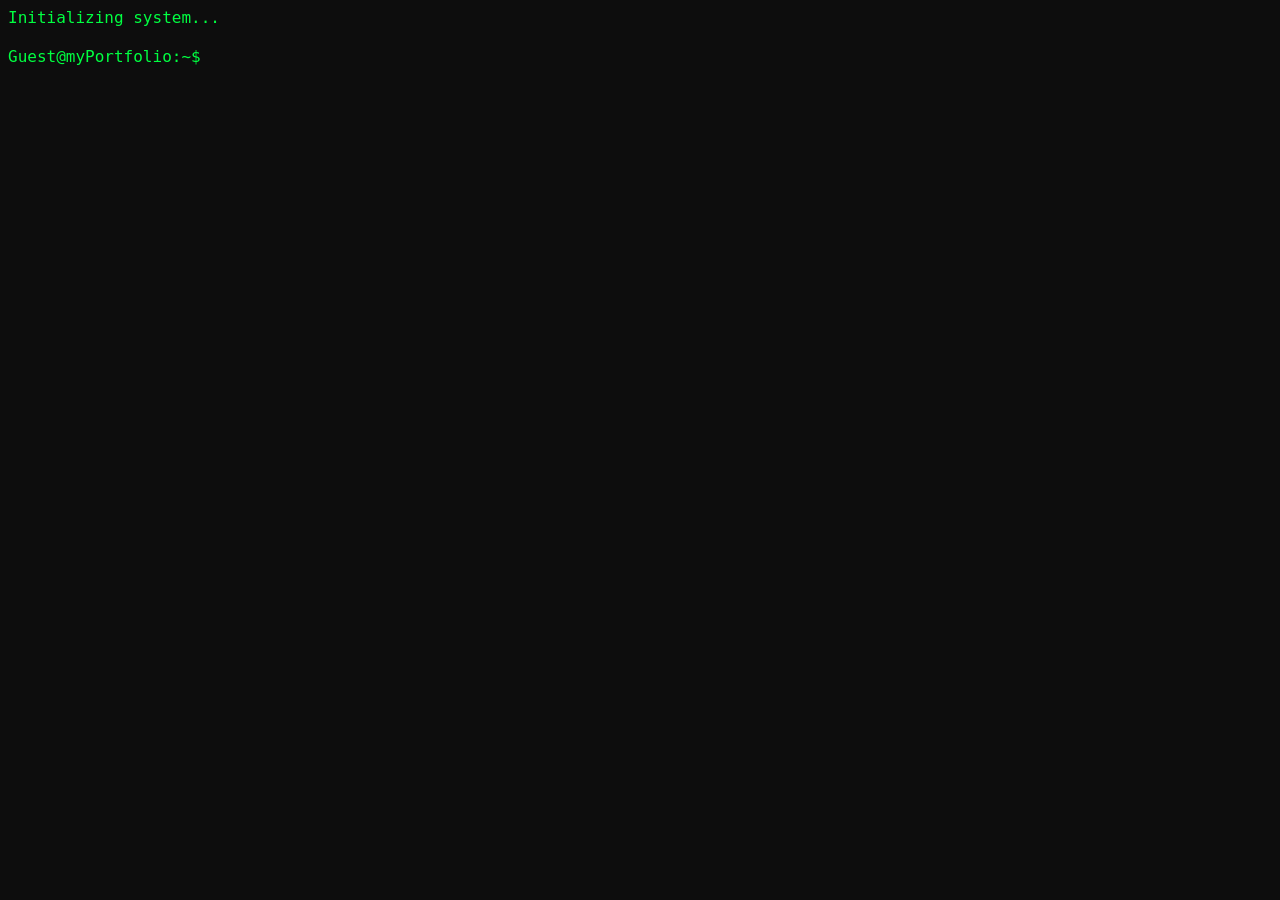
==== index.html @ af83de39 "testing deployment again" ====
<!DOCTYPE html>
<html lang="en">
    <head>
        <meta charset="UTF-8">
        <meta name="viewport" content="width=device-width, initial-scale=1.0">
        <link rel="stylesheet" href="portfolio.css">
        <title>Portfolio</title>
    </head>
    <body>
        <div id="terminal">
            <div id="output"></div>
            <div id="input">
                <span id="prompt">Guest@myPortfolio:~$</span>
                <input type="text" id="command" autofocus>
            </div>
        </div>
        <script src="portfolio.js"></script>
    </body>
</html>
---- portfolio.css ----
* {
    font-family: "Datatype", monospace;
    background-color: #0d0d0d;
    color: #00ff41;
    margin-bottom: 20px;
}

input {
    outline: none;
    border: none;
    background: transparent;
}

#output p {
    white-space: pre;
    margin: 0;
}
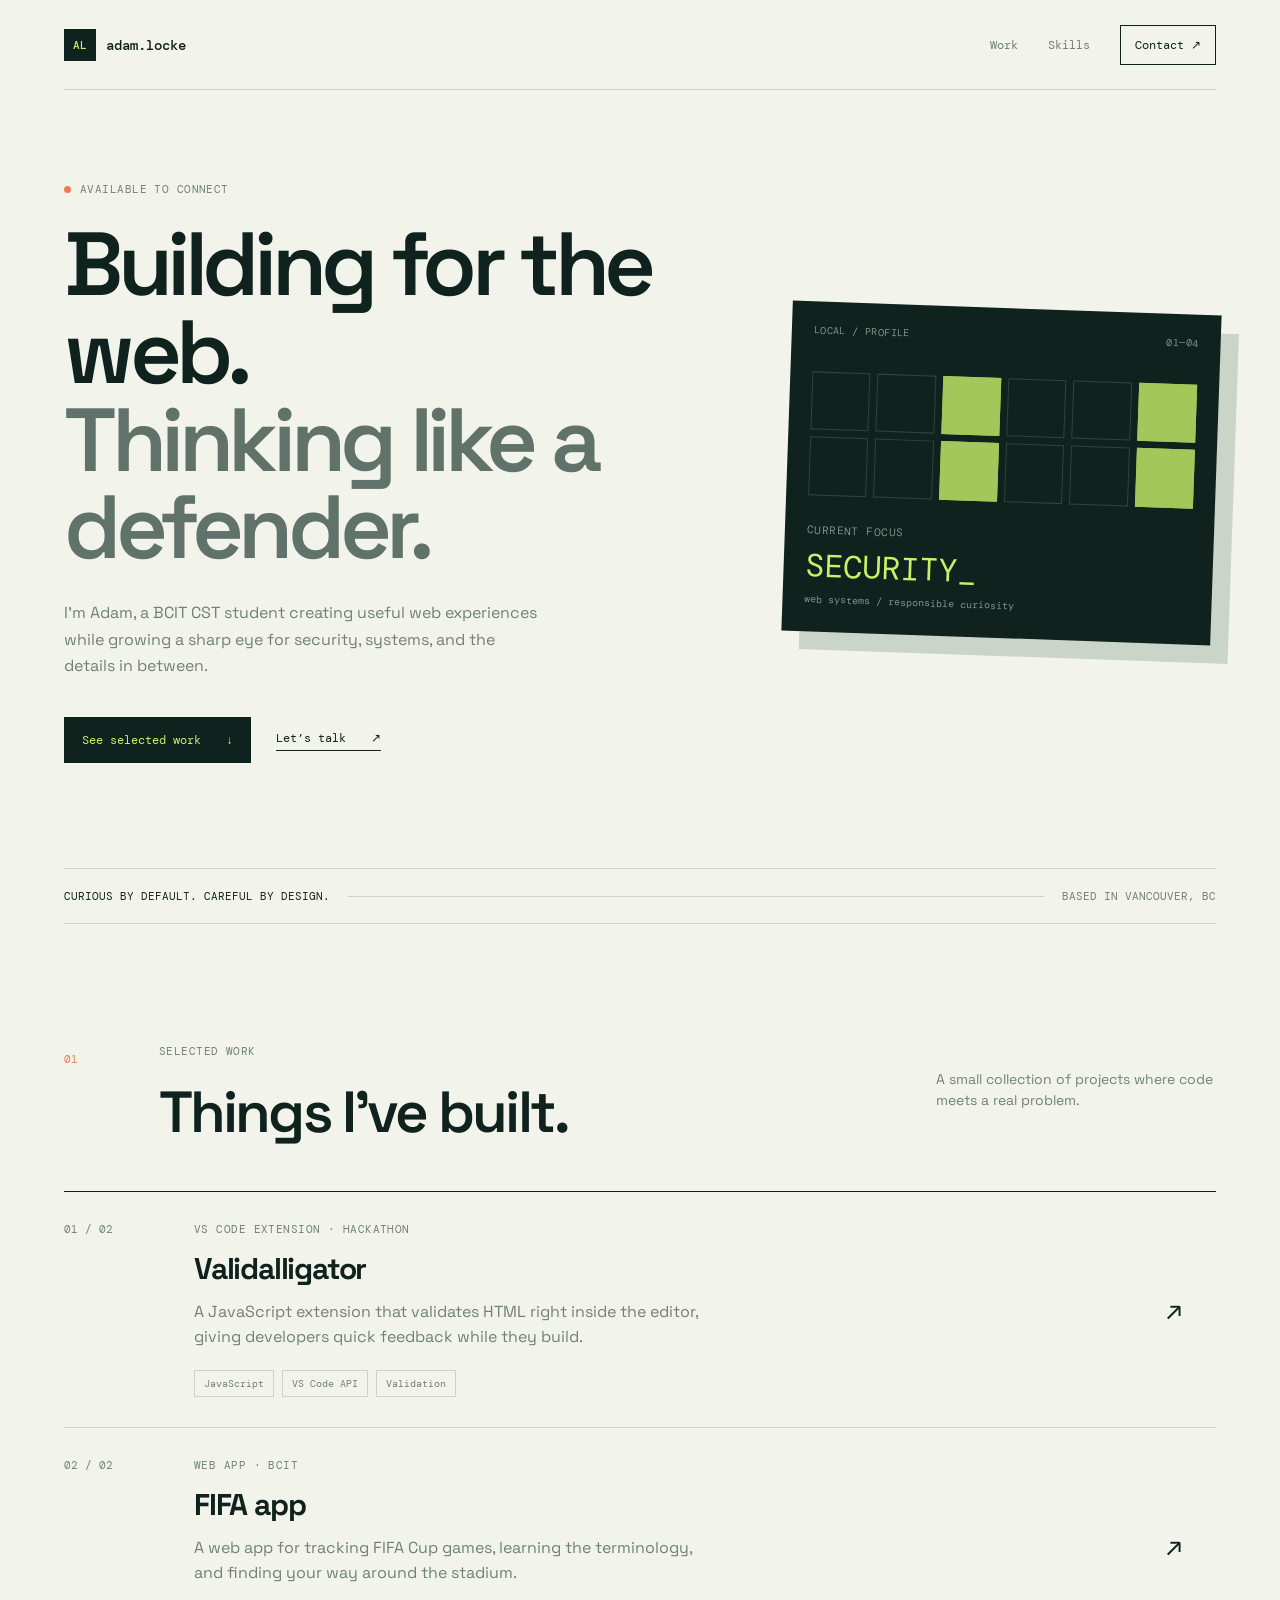
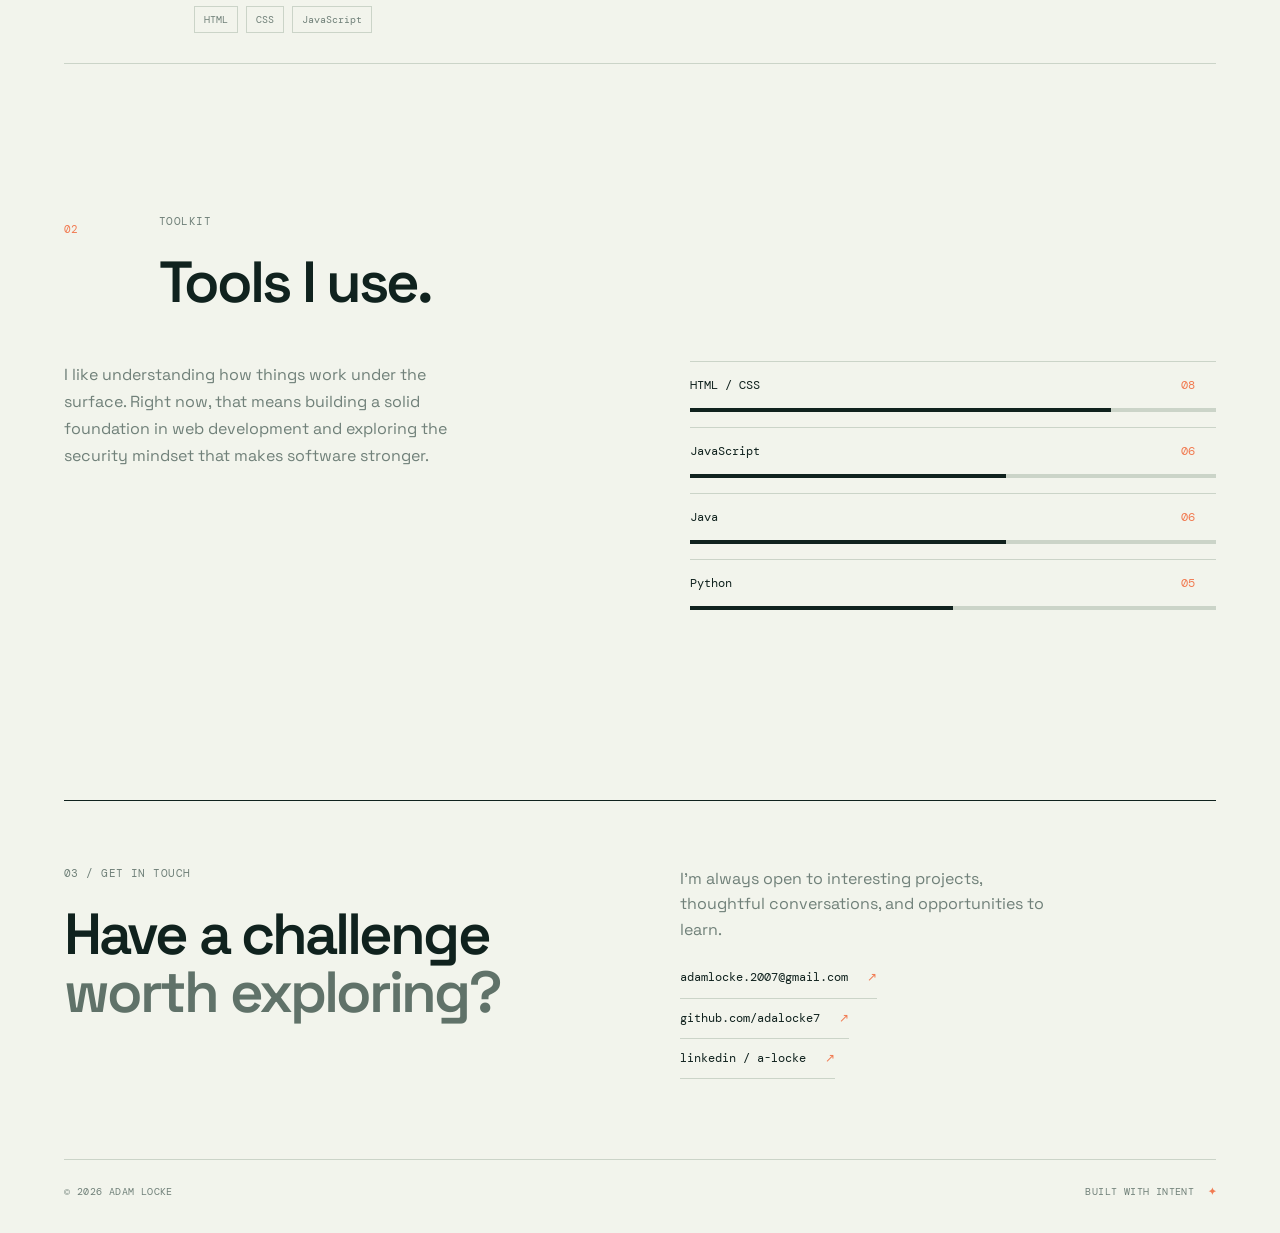
==== commit 3f507a65: "Complete redesign and overhaul of portfolio page" ====
--- a/index.html
+++ b/index.html
@@ -1,19 +1,119 @@
 <!DOCTYPE html>
 <html lang="en">
-    <head>
-        <meta charset="UTF-8">
-        <meta name="viewport" content="width=device-width, initial-scale=1.0">
-        <link rel="stylesheet" href="portfolio.css">
-        <title>Portfolio</title>
-    </head>
-    <body>
-        <div id="terminal">
-            <div id="output"></div>
-            <div id="input">
-                <span id="prompt">Guest@myPortfolio:~$</span>
-                <input type="text" id="command" autofocus>
-            </div>
-        </div>
-        <script src="portfolio.js"></script>
-    </body>
+
+<head>
+    <meta charset="UTF-8">
+    <meta name="viewport" content="width=device-width, initial-scale=1.0">
+    <link rel="stylesheet" href="portfolio.css">
+    <meta name="description" content="Adam Locke's portfolio: web development with a cybersecurity focus.">
+    <title>Adam Locke | Developer Portfolio</title>
+</head>
+
+<body>
+    <div class="page-shell">
+        <header class="site-header">
+            <a class="brand" href="#top" aria-label="Adam Locke home"><span
+                    class="brand-mark">AL</span><span>adam.locke</span></a>
+            <nav aria-label="Main navigation"><a href="#work">Work</a><a href="#skills">Skills</a><a class="nav-contact"
+                    href="#contact">Contact <span aria-hidden="true">↗</span></a></nav>
+        </header>
+        <main id="top">
+            <section class="hero reveal">
+                <div class="hero-copy">
+                    <p class="eyebrow"><span class="status-dot"></span> Available to connect</p>
+                    <h1>Building for the web.<br><em>Thinking like a defender.</em></h1>
+                    <p class="hero-intro">I’m Adam, a BCIT CST student creating useful web experiences while growing a
+                        sharp eye for security, systems, and the details in between.</p>
+                    <div class="hero-actions"><a class="button button-primary" href="#work">See selected work
+                            <span>↓</span></a><a class="text-link" href="#contact">Let’s talk <span>↗</span></a></div>
+                </div>
+                <div class="signal-panel" aria-label="System status decoration">
+                    <div class="panel-top"><span>LOCAL / PROFILE</span><span>01—04</span></div>
+                    <div class="signal-grid">
+                        <span></span><span></span><span></span><span></span><span></span><span></span><span></span><span></span><span></span><span></span><span></span><span></span>
+                    </div>
+                    <div class="panel-readout"><span class="readout-label">CURRENT FOCUS</span><strong>SECURITY<span
+                                class="cursor">_</span></strong><span class="readout-line">web systems / responsible
+                            curiosity</span></div>
+                </div>
+            </section>
+            <section class="intro-strip reveal">
+                <p>Curious by default. Careful by design.</p><span class="strip-line"></span>
+                <p class="muted">Based in Vancouver, BC</p>
+            </section>
+            <section class="content-section" id="work">
+                <div class="section-heading reveal">
+                    <p class="section-number">01</p>
+                    <div>
+                        <p class="eyebrow">Selected work</p>
+                        <h2>Things I’ve built.</h2>
+                    </div>
+                    <p class="heading-note">A small collection of projects where code meets a real problem.</p>
+                </div>
+                <div class="project-list">
+                    <article class="project-card reveal">
+                        <div class="project-index">01 / 02</div>
+                        <div class="project-body">
+                            <p class="project-type">VS Code extension · Hackathon</p>
+                            <h3>Validalligator</h3>
+                            <p>A JavaScript extension that validates HTML right inside the editor, giving developers
+                                quick feedback while they build.</p>
+                            <div class="tag-row"><span>JavaScript</span><span>VS Code API</span><span>Validation</span>
+                            </div>
+                        </div><a class="project-link" href="https://github.com/LordMangoz/hack_the_break"
+                            target="_blank" rel="noopener noreferrer" aria-label="View Validalligator on GitHub">↗</a>
+                    </article>
+                    <article class="project-card reveal">
+                        <div class="project-index">02 / 02</div>
+                        <div class="project-body">
+                            <p class="project-type">Web app · BCIT</p>
+                            <h3>FIFA app</h3>
+                            <p>A web app for tracking FIFA Cup games, learning the terminology, and finding your way
+                                around the stadium.</p>
+                            <div class="tag-row"><span>HTML</span><span>CSS</span><span>JavaScript</span></div>
+                        </div><a class="project-link" href="https://github.com/adalocke7/1800-202601-BBY-02"
+                            target="_blank" rel="noopener noreferrer" aria-label="View FIFA app on GitHub">↗</a>
+                    </article>
+                </div>
+            </section>
+            <section class="content-section skills-section" id="skills">
+                <div class="section-heading reveal">
+                    <p class="section-number">02</p>
+                    <div>
+                        <p class="eyebrow">Toolkit</p>
+                        <h2>Tools I use.</h2>
+                    </div>
+                </div>
+                <div class="skills-layout">
+                    <p class="skills-note reveal">I like understanding how things work under the surface. Right now,
+                        that means building a solid foundation in web development and exploring the security mindset
+                        that makes software stronger.</p>
+                    <div class="skill-grid reveal">
+                        <div><span>HTML / CSS</span><b>08</b><i><u style="width: 80%"></u></i></div>
+                        <div><span>JavaScript</span><b>06</b><i><u style="width: 60%"></u></i></div>
+                        <div><span>Java</span><b>06</b><i><u style="width: 60%"></u></i></div>
+                        <div><span>Python</span><b>05</b><i><u style="width: 50%"></u></i></div>
+                    </div>
+                </div>
+            </section>
+            <section class="contact-section reveal" id="contact">
+                <div>
+                    <p class="eyebrow">03 / Get in touch</p>
+                    <h2>Have a challenge<br><em>worth exploring?</em></h2>
+                </div>
+                <div class="contact-details">
+                    <p>I’m always open to interesting projects, thoughtful conversations, and opportunities to learn.
+                    </p><a href="mailto:adamlocke.2007@gmail.com">adamlocke.2007@gmail.com <span>↗</span></a><a
+                        href="https://github.com/adalocke7" target="_blank"
+                        rel="noopener noreferrer">github.com/adalocke7 <span>↗</span></a><a
+                        href="https://www.linkedin.com/in/a-locke/" target="_blank" rel="noopener noreferrer">linkedin /
+                        a-locke <span>↗</span></a>
+                </div>
+            </section>
+        </main>
+        <footer><span>© 2026 Adam Locke</span><span>Built with intent <b>✦</b></span></footer>
+    </div>
+    <script src="portfolio.js"></script>
+</body>
+
 </html>
--- a/portfolio.css
+++ b/portfolio.css
@@ -1,8 +1,560 @@
+@import url('https://fonts.googleapis.com/css2?family=DM+Mono:wght@400;500&family=Space+Grotesk:wght@400;500;600;700&display=swap');
+
+:root {
+    --ink: #10221e;
+    --paper: #f2f4ec;
+    --lime: #c8f169;
+    --muted: #708079;
+    --line: #cbd4c8;
+    --orange: #f17b52;
+}
+
 * {
-    font-family: "Datatype", monospace;
-    background-color: #0d0d0d;
-    color: #00ff41;
-    margin-bottom: 20px;
+    box-sizing: border-box;
+}
+
+html {
+    scroll-behavior: smooth;
+}
+
+body {
+    margin: 0;
+    background: var(--paper);
+    color: var(--ink);
+    font-family: 'Space Grotesk', sans-serif;
+}
+
+a {
+    color: inherit;
+    text-decoration: none;
+}
+
+.page-shell {
+    max-width: 1240px;
+    margin: auto;
+    padding: 0 44px;
+    overflow: hidden;
+}
+
+.site-header {
+    height: 90px;
+    display: flex;
+    align-items: center;
+    justify-content: space-between;
+    border-bottom: 1px solid var(--line);
+}
+
+.brand, nav, .hero-actions, .tag-row, footer, .panel-top, .intro-strip {
+    display: flex;
+    align-items: center;
+}
+
+.brand {
+    gap: 10px;
+    font-family: 'DM Mono', monospace;
+    font-size: 14px;
+    font-weight: 500;
+}
+
+.brand-mark {
+    display: grid;
+    place-items: center;
+    width: 32px;
+    height: 32px;
+    background: var(--ink);
+    color: var(--lime);
+    font-size: 11px;
+}
+
+nav {
+    gap: 30px;
+    font-family: 'DM Mono', monospace;
+    font-size: 12px;
+}
+
+nav a {
+    color: var(--muted);
+}
+
+nav a:hover, .text-link:hover {
+    color: var(--ink);
+}
+
+.nav-contact {
+    padding: 11px 14px;
+    border: 1px solid var(--ink);
+    color: var(--ink);
+}
+
+.hero {
+    display: grid;
+    grid-template-columns: 1.2fr .8fr;
+    gap: 80px;
+    align-items: center;
+    min-height: 590px;
+    padding: 92px 0 105px;
+}
+
+.eyebrow, .section-number, .project-type, .readout-label, .panel-top, footer {
+    font-family: 'DM Mono', monospace;
+    text-transform: uppercase;
+    letter-spacing: .04em;
+    font-size: 11px;
+}
+
+.eyebrow {
+    display: flex;
+    align-items: center;
+    gap: 9px;
+    color: var(--muted);
+    margin: 0 0 25px;
+}
+
+.status-dot {
+    width: 7px;
+    height: 7px;
+    background: var(--orange);
+    border-radius: 50%;
+    animation: pulse 2s infinite;
+}
+
+h1, h2, h3, p {
+    margin-top: 0;
+}
+
+h1 {
+    max-width: 720px;
+    margin-bottom: 28px;
+    font-size: clamp(48px, 7vw, 92px);
+    line-height: .98;
+    letter-spacing: -.06em;
+    font-weight: 600;
+}
+
+h1 em, h2 em {
+    color: #607269;
+    font-style: normal;
+}
+
+.hero-intro {
+    max-width: 485px;
+    color: var(--muted);
+    line-height: 1.65;
+    font-size: 16px;
+}
+
+.hero-actions {
+    gap: 25px;
+    margin-top: 38px;
+}
+
+.button {
+    padding: 15px 18px;
+    font-family: 'DM Mono', monospace;
+    font-size: 12px;
+}
+
+.button-primary {
+    background: var(--ink);
+    color: var(--lime);
+}
+
+.button-primary span, .text-link span {
+    margin-left: 18px;
+}
+
+.text-link {
+    font-family: 'DM Mono', monospace;
+    font-size: 12px;
+    border-bottom: 1px solid var(--ink);
+    padding-bottom: 4px;
+}
+
+.signal-panel {
+    min-height: 330px;
+    background: var(--ink);
+    color: var(--lime);
+    padding: 22px;
+    position: relative;
+    transform: rotate(2deg);
+    box-shadow: 18px 18px 0 var(--line);
+}
+
+.panel-top {
+    justify-content: space-between;
+    color: #80938a;
+    font-size: 10px;
+}
+
+.signal-grid {
+    position: absolute;
+    inset: 70px 22px auto;
+    display: grid;
+    grid-template-columns: repeat(6, 1fr);
+    gap: 7px;
+}
+
+.signal-grid span {
+    aspect-ratio: 1;
+    border: 1px solid #30443d;
+}
+
+.signal-grid span:nth-child(3n) {
+    background: var(--lime);
+    border-color: var(--lime);
+    opacity: .8;
+}
+
+.panel-readout {
+    position: absolute;
+    bottom: 24px;
+    left: 22px;
+}
+
+.readout-label {
+    display: block;
+    color: #80938a;
+    margin-bottom: 8px;
+}
+
+.panel-readout strong {
+    display: block;
+    font-family: 'DM Mono', monospace;
+    font-size: 32px;
+    font-weight: 400;
+}
+
+.readout-line {
+    color: #80938a;
+    font-family: 'DM Mono', monospace;
+    font-size: 10px;
+}
+
+.cursor {
+    animation: blink 1s infinite;
+}
+
+.intro-strip {
+    gap: 18px;
+    padding: 20px 0;
+    border-top: 1px solid var(--line);
+    border-bottom: 1px solid var(--line);
+    font-family: 'DM Mono', monospace;
+    font-size: 11px;
+    text-transform: uppercase;
+}
+
+.intro-strip p {
+    margin: 0;
+}
+
+.strip-line {
+    height: 1px;
+    flex: 1;
+    background: var(--line);
+}
+
+.muted {
+    color: var(--muted);
+}
+
+.content-section {
+    padding: 120px 0 35px;
+}
+
+.section-heading {
+    display: grid;
+    grid-template-columns: 70px 1fr 280px;
+    gap: 25px;
+    align-items: start;
+    margin-bottom: 50px;
+}
+
+.section-number {
+    color: var(--orange);
+    margin-top: 8px;
+}
+
+.section-heading h2, .contact-section h2 {
+    margin: 0;
+    font-size: clamp(36px, 5vw, 58px);
+    line-height: 1;
+    letter-spacing: -.05em;
+    font-weight: 600;
+}
+
+.heading-note {
+    color: var(--muted);
+    font-size: 14px;
+    line-height: 1.5;
+    margin: 25px 0 0;
+}
+
+.project-list {
+    border-top: 1px solid var(--ink);
+}
+
+.project-card {
+    display: grid;
+    grid-template-columns: 110px 1fr 50px;
+    gap: 20px;
+    padding: 30px 0;
+    border-bottom: 1px solid var(--line);
+    transition: padding .3s, background .3s;
+}
+
+.project-card:hover {
+    padding-left: 16px;
+    background: #e9eee3;
+}
+
+.project-index, .project-type {
+    font-family: 'DM Mono', monospace;
+    font-size: 11px;
+    color: var(--muted);
+}
+
+.project-type {
+    margin-bottom: 13px;
+}
+
+.project-body h3 {
+    font-size: 30px;
+    margin-bottom: 12px;
+    letter-spacing: -.04em;
+}
+
+.project-body>p:not(.project-type) {
+    max-width: 530px;
+    color: var(--muted);
+    line-height: 1.55;
+}
+
+.tag-row {
+    gap: 8px;
+    margin-top: 20px;
+    flex-wrap: wrap;
+}
+
+.tag-row span {
+    border: 1px solid var(--line);
+    padding: 6px 9px;
+    color: var(--muted);
+    font-family: 'DM Mono', monospace;
+    font-size: 10px;
+}
+
+.project-link {
+    font-size: 27px;
+    align-self: center;
+    transition: transform .25s;
+}
+
+.project-link:hover {
+    transform: translate(4px, -4px);
+    color: var(--orange);
+}
+
+.skills-section {
+    padding-top: 115px;
+}
+
+.skills-layout {
+    display: grid;
+    grid-template-columns: 1fr 1fr;
+    gap: 100px;
+}
+
+.skills-note {
+    max-width: 410px;
+    color: var(--muted);
+    line-height: 1.7;
+}
+
+.skill-grid>div {
+    display: grid;
+    grid-template-columns: 1fr 35px;
+    gap: 15px;
+    align-items: center;
+    border-top: 1px solid var(--line);
+    padding: 15px 0;
+    font-family: 'DM Mono', monospace;
+    font-size: 12px;
+}
+
+.skill-grid b {
+    color: var(--orange);
+    font-weight: 400;
+}
+
+.skill-grid i {
+    grid-column: 1/-1;
+    display: block;
+    height: 4px;
+    background: var(--line);
+}
+
+.skill-grid u {
+    display: block;
+    height: 100%;
+    background: var(--ink);
+    text-decoration: none;
+}
+
+.contact-section {
+    margin-top: 140px;
+    padding: 65px 0 80px;
+    border-top: 1px solid var(--ink);
+    display: grid;
+    grid-template-columns: 1fr 1fr;
+    gap: 80px;
+}
+
+.contact-details {
+    max-width: 380px;
+    color: var(--muted);
+    line-height: 1.6;
+}
+
+.contact-details a {
+    display: block;
+    width: fit-content;
+    color: var(--ink);
+    border-bottom: 1px solid var(--line);
+    padding: 10px 0;
+    font-family: 'DM Mono', monospace;
+    font-size: 12px;
+}
+
+.contact-details a span {
+    color: var(--orange);
+    margin-left: 12px;
+}
+
+footer {
+    justify-content: space-between;
+    border-top: 1px solid var(--line);
+    padding: 25px 0 35px;
+    color: var(--muted);
+    font-size: 10px;
+}
+
+footer b {
+    color: var(--orange);
+    margin-left: 7px;
+}
+
+.reveal {
+    opacity: 0;
+    transform: translateY(22px);
+    transition: opacity .7s ease, transform .7s ease;
+}
+
+.reveal.visible {
+    opacity: 1;
+    transform: translateY(0);
+}
+
+@keyframes pulse {
+    50% {
+        box-shadow: 0 0 0 5px #f17b5233;
+    }
+}
+
+@keyframes blink {
+    50% {
+        opacity: 0;
+    }
+}
+
+@media (max-width:700px) {
+    .page-shell {
+        padding: 0 20px;
+    }
+
+    .site-header {
+        height: 72px;
+    }
+
+    nav {
+        gap: 14px;
+    }
+
+    nav a:not(.nav-contact) {
+        display: none;
+    }
+
+    .hero {
+        display: block;
+        min-height: auto;
+        padding: 75px 0 90px;
+    }
+
+    .hero-intro {
+        font-size: 15px;
+    }
+
+    .signal-panel {
+        margin: 75px 12px 20px 0;
+        min-height: 280px;
+    }
+
+    .section-heading, .skills-layout, .contact-section {
+        display: block;
+    }
+
+    .section-heading {
+        margin-bottom: 35px;
+    }
+
+    .heading-note {
+        margin-top: 25px;
+    }
+
+    .project-card {
+        grid-template-columns: 58px 1fr 25px;
+        gap: 8px;
+    }
+
+    .project-index {
+        font-size: 9px;
+    }
+
+    .project-body h3 {
+        font-size: 25px;
+    }
+
+    .contact-section {
+        margin-top: 100px;
+    }
+
+    .contact-details {
+        margin-top: 40px;
+    }
+
+    .intro-strip {
+        flex-wrap: wrap;
+    }
+
+    .strip-line {
+        min-width: 40px;
+    }
+}
+
+@media (prefers-reduced-motion:reduce) {
+    html {
+        scroll-behavior: auto;
+    }
+
+    .reveal, .status-dot, .cursor {
+        animation: none;
+        transition: none;
+    }
+
+    .reveal {
+        opacity: 1;
+        transform: none;
+    }
 }
 
 input {
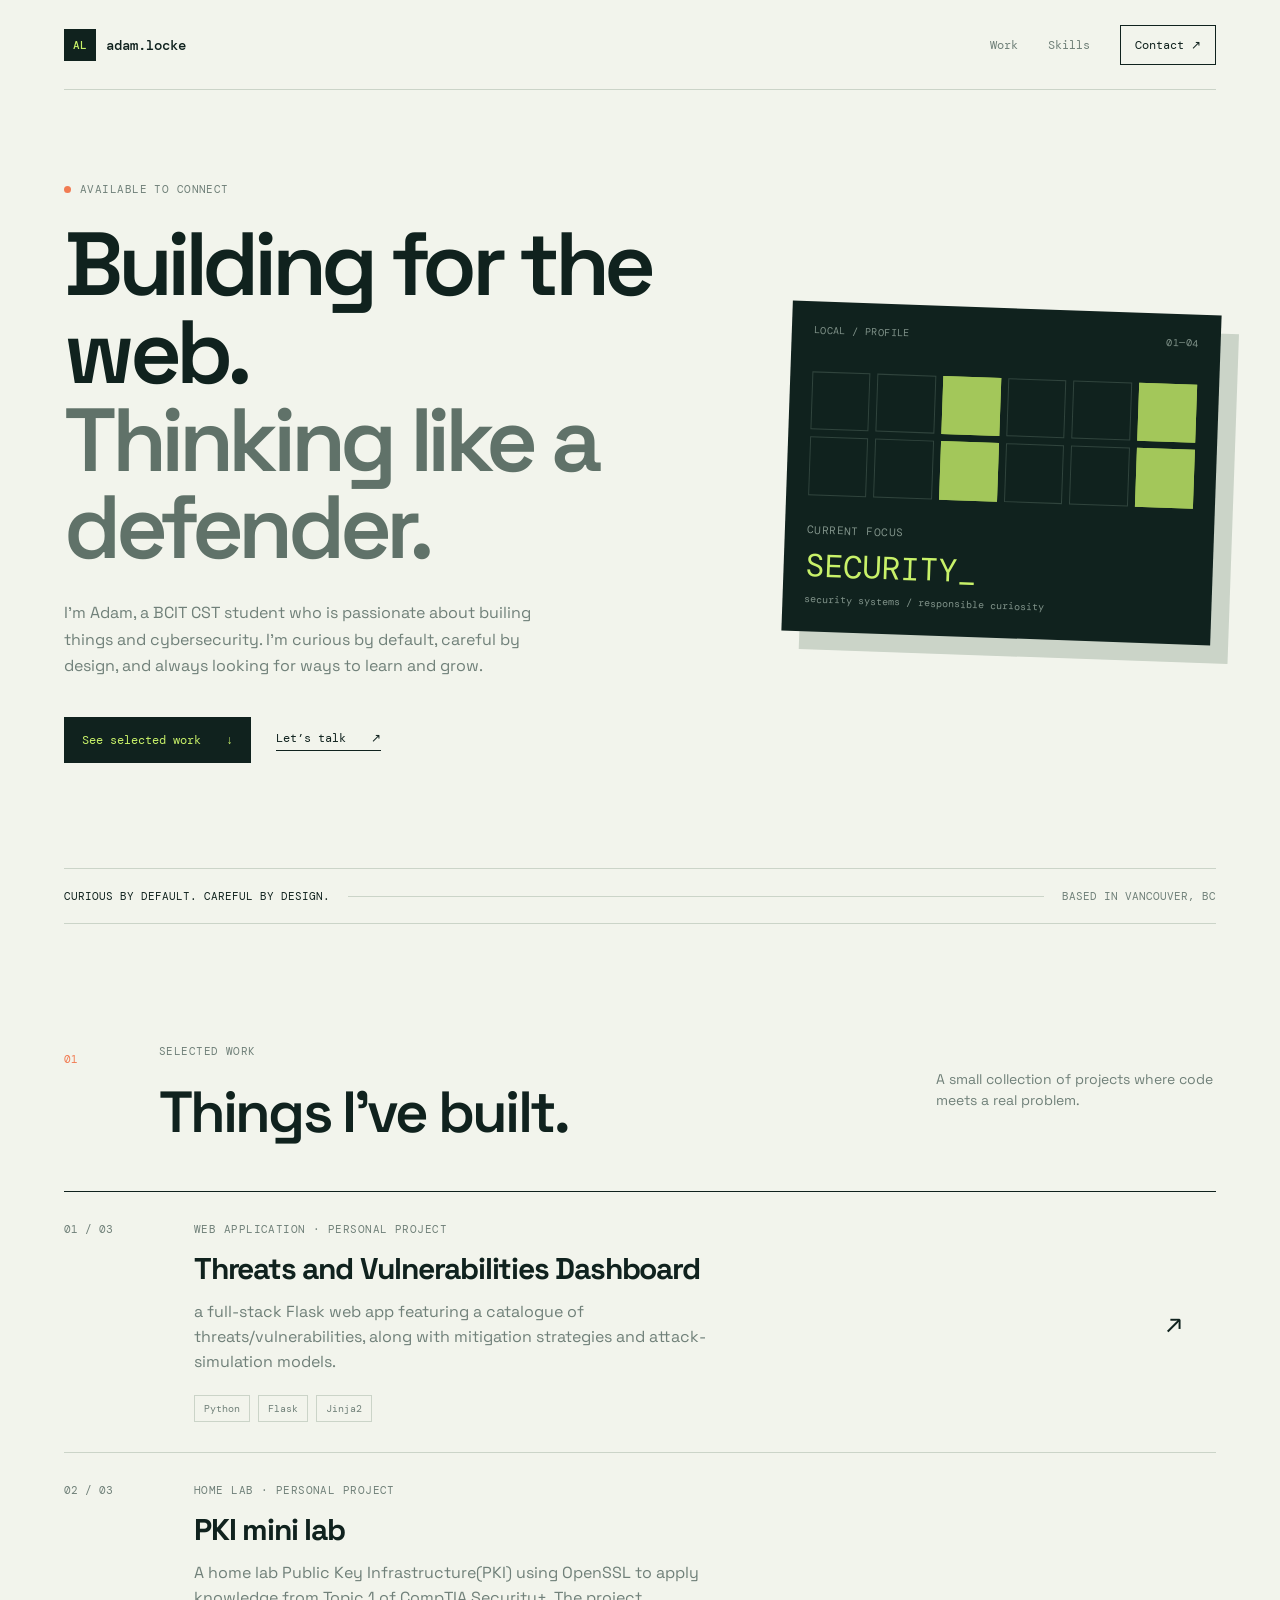
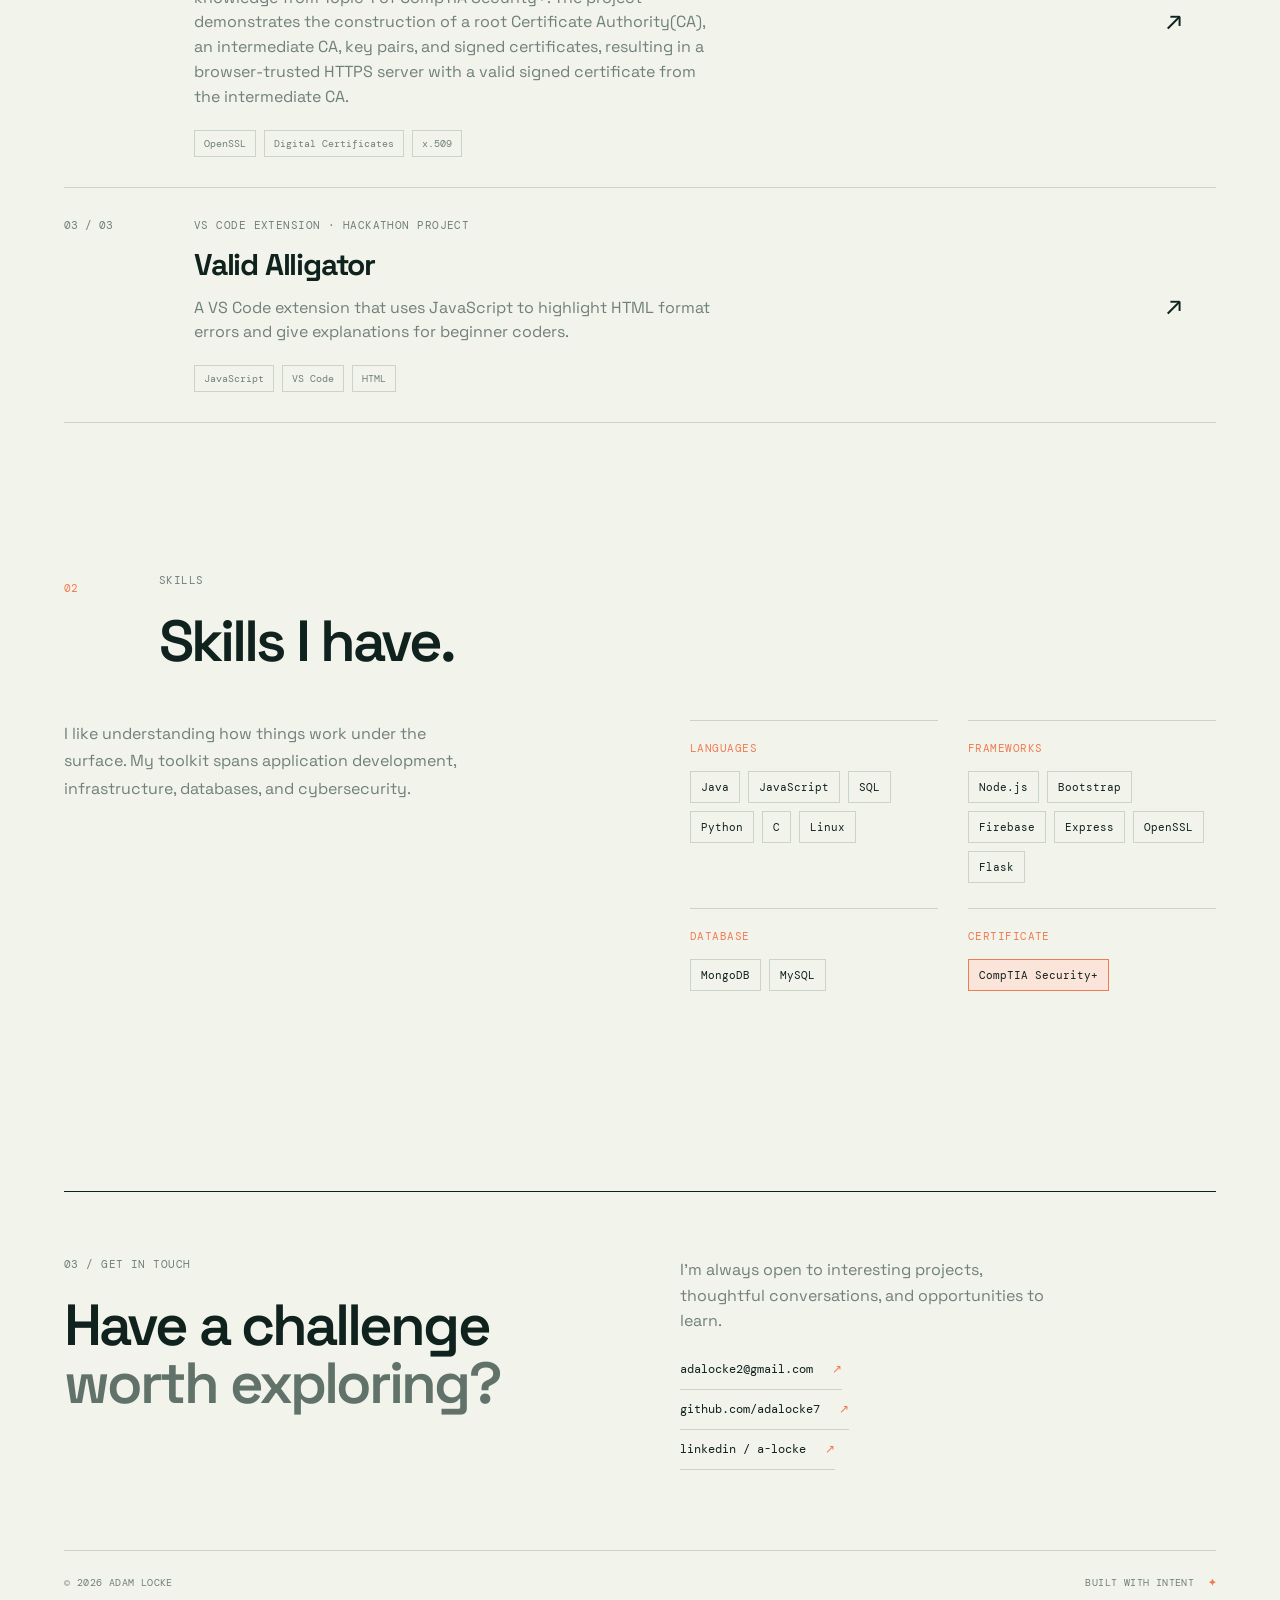
==== commit 59d12a8e: "Updated data to reflect current skills and projects" ====
--- a/index.html
+++ b/index.html
@@ -22,8 +22,9 @@
                 <div class="hero-copy">
                     <p class="eyebrow"><span class="status-dot"></span> Available to connect</p>
                     <h1>Building for the web.<br><em>Thinking like a defender.</em></h1>
-                    <p class="hero-intro">I’m Adam, a BCIT CST student creating useful web experiences while growing a
-                        sharp eye for security, systems, and the details in between.</p>
+                    <p class="hero-intro">I’m Adam, a BCIT CST student who is passionate about builing things and cybersecurity. 
+                        I’m curious by default, careful by design, and always looking for ways to learn and grow.
+                    </p>
                     <div class="hero-actions"><a class="button button-primary" href="#work">See selected work
                             <span>↓</span></a><a class="text-link" href="#contact">Let’s talk <span>↗</span></a></div>
                 </div>
@@ -33,7 +34,7 @@
                         <span></span><span></span><span></span><span></span><span></span><span></span><span></span><span></span><span></span><span></span><span></span><span></span>
                     </div>
                     <div class="panel-readout"><span class="readout-label">CURRENT FOCUS</span><strong>SECURITY<span
-                                class="cursor">_</span></strong><span class="readout-line">web systems / responsible
+                                class="cursor">_</span></strong><span class="readout-line">security systems / responsible
                             curiosity</span></div>
                 </div>
             </section>
@@ -52,27 +53,35 @@
                 </div>
                 <div class="project-list">
                     <article class="project-card reveal">
-                        <div class="project-index">01 / 02</div>
+                        <div class="project-index">01 / 03</div>
                         <div class="project-body">
-                            <p class="project-type">VS Code extension · Hackathon</p>
-                            <h3>Validalligator</h3>
-                            <p>A JavaScript extension that validates HTML right inside the editor, giving developers
-                                quick feedback while they build.</p>
-                            <div class="tag-row"><span>JavaScript</span><span>VS Code API</span><span>Validation</span>
+                            <p class="project-type">Web application · Personal Project</p>
+                            <h3>Threats and Vulnerabilities Dashboard</h3>
+                            <p>a full-stack Flask web app featuring a catalogue of threats/vulnerabilities, along with mitigation strategies and attack-simulation models.</p>
+                            <div class="tag-row"><span>Python</span><span>Flask</span><span>Jinja2</span>
                             </div>
-                        </div><a class="project-link" href="https://github.com/LordMangoz/hack_the_break"
-                            target="_blank" rel="noopener noreferrer" aria-label="View Validalligator on GitHub">↗</a>
+                        </div><a class="project-link" href="https://github.com/adalocke7/Threats-and-Vulnerabilites-Dashboard"
+                            target="_blank" rel="noopener noreferrer" aria-label="View Threats and Vulnerabilities Dashboard on GitHub">↗</a>
                     </article>
                     <article class="project-card reveal">
-                        <div class="project-index">02 / 02</div>
+                        <div class="project-index">02 / 03</div>
                         <div class="project-body">
-                            <p class="project-type">Web app · BCIT</p>
-                            <h3>FIFA app</h3>
-                            <p>A web app for tracking FIFA Cup games, learning the terminology, and finding your way
-                                around the stadium.</p>
-                            <div class="tag-row"><span>HTML</span><span>CSS</span><span>JavaScript</span></div>
-                        </div><a class="project-link" href="https://github.com/adalocke7/1800-202601-BBY-02"
-                            target="_blank" rel="noopener noreferrer" aria-label="View FIFA app on GitHub">↗</a>
+                            <p class="project-type">Home lab · Personal Project</p>
+                            <h3>PKI mini lab</h3>
+                            <p>A home lab Public Key Infrastructure(PKI) using OpenSSL to apply knowledge from Topic 1 of CompTIA Security+. The project demonstrates the construction of a root Certificate Authority(CA), an intermediate CA, key pairs, and signed certificates, resulting in a browser-trusted HTTPS server with a valid signed certificate from the intermediate CA.</p>
+                            <div class="tag-row"><span>OpenSSL</span><span>Digital Certificates</span><span>x.509</span></div>
+                        </div><a class="project-link" href="https://github.com/adalocke7/pki-mini-lab"
+                            target="_blank" rel="noopener noreferrer" aria-label="View PKI mini lab on GitHub">↗</a>
+                    </article>
+                    <article class="project-card reveal">
+                        <div class="project-index">03 / 03</div>
+                        <div class="project-body">
+                            <p class="project-type">VS code Extension · Hackathon Project</p>
+                            <h3>Valid Alligator</h3>
+                            <p>A VS Code extension that uses JavaScript to highlight HTML format errors and give explanations for beginner coders.</p>
+                            <div class="tag-row"><span>JavaScript</span><span>VS Code</span><span>HTML</span></div>
+                        </div><a class="project-link" href="https://marketplace.visualstudio.com/publishers/validalligator"
+                            target="_blank" rel="noopener noreferrer" aria-label="View Valid Alligator on GitHub">↗</a>
                     </article>
                 </div>
             </section>
@@ -80,19 +89,18 @@
                 <div class="section-heading reveal">
                     <p class="section-number">02</p>
                     <div>
-                        <p class="eyebrow">Toolkit</p>
-                        <h2>Tools I use.</h2>
+                        <p class="eyebrow">Skills</p>
+                        <h2>Skills I have.</h2>
                     </div>
                 </div>
                 <div class="skills-layout">
-                    <p class="skills-note reveal">I like understanding how things work under the surface. Right now,
-                        that means building a solid foundation in web development and exploring the security mindset
-                        that makes software stronger.</p>
-                    <div class="skill-grid reveal">
-                        <div><span>HTML / CSS</span><b>08</b><i><u style="width: 80%"></u></i></div>
-                        <div><span>JavaScript</span><b>06</b><i><u style="width: 60%"></u></i></div>
-                        <div><span>Java</span><b>06</b><i><u style="width: 60%"></u></i></div>
-                        <div><span>Python</span><b>05</b><i><u style="width: 50%"></u></i></div>
+                    <p class="skills-note reveal">I like understanding how things work under the surface. My toolkit
+                        spans application development, infrastructure, databases, and cybersecurity.</p>
+                    <div class="skill-groups reveal">
+                        <div class="skill-group"><h3>Languages</h3><div class="skill-tags"><span>Java</span><span>JavaScript</span><span>SQL</span><span>Python</span><span>C</span><span>Linux</span></div></div>
+                        <div class="skill-group"><h3>Frameworks</h3><div class="skill-tags"><span>Node.js</span><span>Bootstrap</span><span>Firebase</span><span>Express</span><span>OpenSSL</span><span>Flask</span></div></div>
+                        <div class="skill-group"><h3>Database</h3><div class="skill-tags"><span>MongoDB</span><span>MySQL</span></div></div>
+                        <div class="skill-group certificate-group"><h3>Certificate</h3><div class="skill-tags"><span>CompTIA Security+</span></div></div>
                     </div>
                 </div>
             </section>
@@ -103,7 +111,7 @@
                 </div>
                 <div class="contact-details">
                     <p>I’m always open to interesting projects, thoughtful conversations, and opportunities to learn.
-                    </p><a href="mailto:adamlocke.2007@gmail.com">adamlocke.2007@gmail.com <span>↗</span></a><a
+                    </p><a href="mailto:adalocke2@gmail.com">adalocke2@gmail.com <span>↗</span></a><a
                         href="https://github.com/adalocke7" target="_blank"
                         rel="noopener noreferrer">github.com/adalocke7 <span>↗</span></a><a
                         href="https://www.linkedin.com/in/a-locke/" target="_blank" rel="noopener noreferrer">linkedin /
--- a/portfolio.css
+++ b/portfolio.css
@@ -371,34 +371,43 @@
     line-height: 1.7;
 }
 
-.skill-grid>div {
-    display: grid;
-    grid-template-columns: 1fr 35px;
-    gap: 15px;
-    align-items: center;
+.skill-groups {
+    display: grid;
+    grid-template-columns: 1fr 1fr;
+    gap: 0 30px;
+}
+
+.skill-group {
     border-top: 1px solid var(--line);
-    padding: 15px 0;
-    font-family: 'DM Mono', monospace;
-    font-size: 12px;
-}
-
-.skill-grid b {
+    padding: 20px 0 25px;
+}
+
+.skill-group h3 {
+    margin-bottom: 16px;
+    font-family: 'DM Mono', monospace;
+    font-size: 11px;
+    font-weight: 400;
+    letter-spacing: .04em;
+    text-transform: uppercase;
     color: var(--orange);
-    font-weight: 400;
-}
-
-.skill-grid i {
-    grid-column: 1/-1;
-    display: block;
-    height: 4px;
-    background: var(--line);
-}
-
-.skill-grid u {
-    display: block;
-    height: 100%;
-    background: var(--ink);
-    text-decoration: none;
+}
+
+.skill-tags {
+    display: flex;
+    flex-wrap: wrap;
+    gap: 8px;
+}
+
+.skill-tags span {
+    border: 1px solid var(--line);
+    padding: 8px 10px;
+    font-family: 'DM Mono', monospace;
+    font-size: 11px;
+}
+
+.certificate-group .skill-tags span {
+    border-color: var(--orange);
+    background: #fbe4da;
 }
 
 .contact-section {
@@ -503,6 +512,10 @@
         display: block;
     }
 
+    .skill-groups {
+        grid-template-columns: 1fr;
+    }
+
     .section-heading {
         margin-bottom: 35px;
     }
@@ -557,13 +570,3 @@
     }
 }
 
-input {
-    outline: none;
-    border: none;
-    background: transparent;
-}
-
-#output p {
-    white-space: pre;
-    margin: 0;
-}
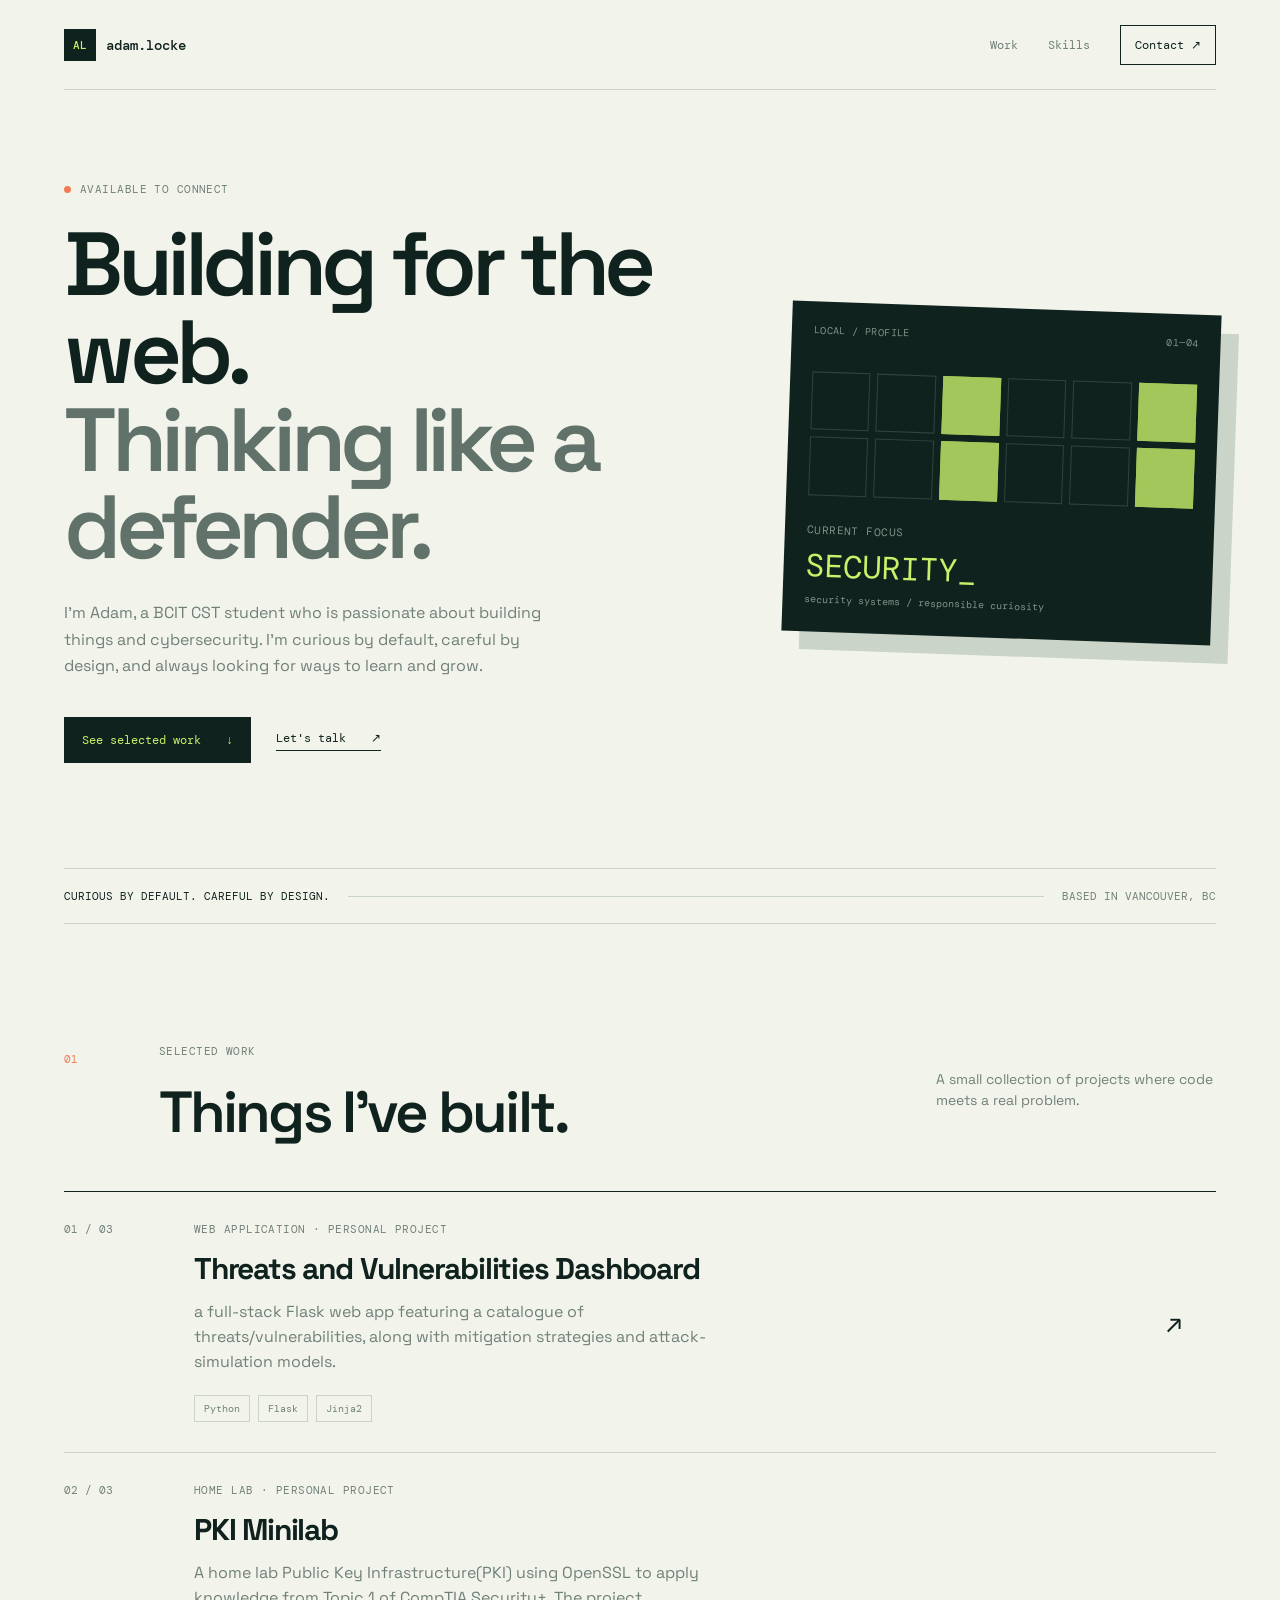
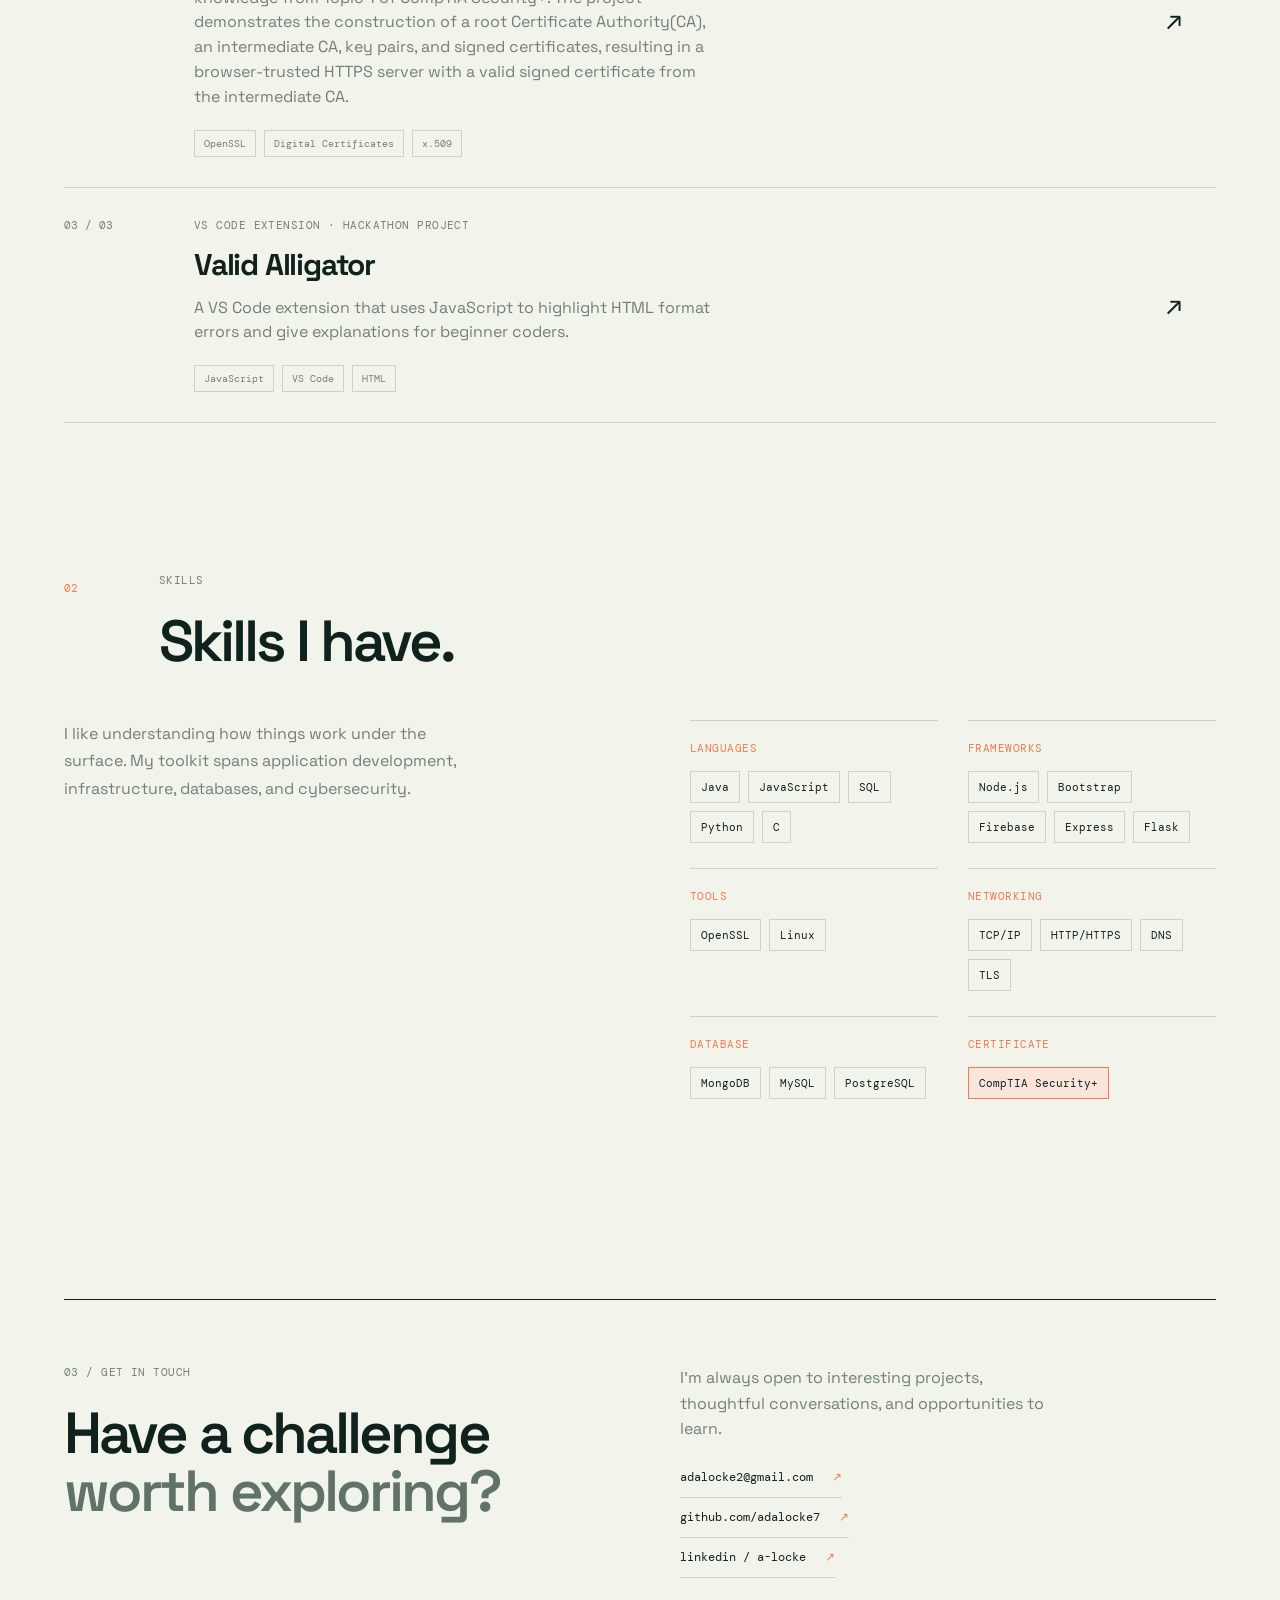
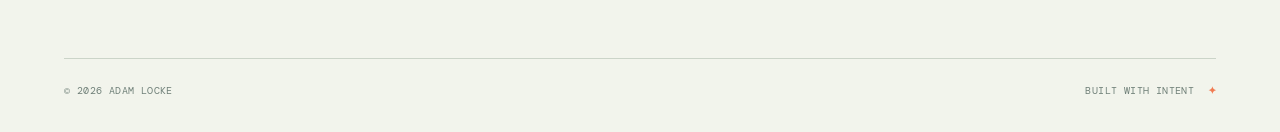
==== commit 8f4fbd57: "Update skills and fix typos" ====
--- a/index.html
+++ b/index.html
@@ -1,127 +1,129 @@
-<!DOCTYPE html>
-<html lang="en">
-
-<head>
-    <meta charset="UTF-8">
-    <meta name="viewport" content="width=device-width, initial-scale=1.0">
-    <link rel="stylesheet" href="portfolio.css">
-    <meta name="description" content="Adam Locke's portfolio: web development with a cybersecurity focus.">
-    <title>Adam Locke | Developer Portfolio</title>
-</head>
-
-<body>
-    <div class="page-shell">
-        <header class="site-header">
-            <a class="brand" href="#top" aria-label="Adam Locke home"><span
-                    class="brand-mark">AL</span><span>adam.locke</span></a>
-            <nav aria-label="Main navigation"><a href="#work">Work</a><a href="#skills">Skills</a><a class="nav-contact"
-                    href="#contact">Contact <span aria-hidden="true">↗</span></a></nav>
-        </header>
-        <main id="top">
-            <section class="hero reveal">
-                <div class="hero-copy">
-                    <p class="eyebrow"><span class="status-dot"></span> Available to connect</p>
-                    <h1>Building for the web.<br><em>Thinking like a defender.</em></h1>
-                    <p class="hero-intro">I’m Adam, a BCIT CST student who is passionate about builing things and cybersecurity. 
-                        I’m curious by default, careful by design, and always looking for ways to learn and grow.
-                    </p>
-                    <div class="hero-actions"><a class="button button-primary" href="#work">See selected work
-                            <span>↓</span></a><a class="text-link" href="#contact">Let’s talk <span>↗</span></a></div>
-                </div>
-                <div class="signal-panel" aria-label="System status decoration">
-                    <div class="panel-top"><span>LOCAL / PROFILE</span><span>01—04</span></div>
-                    <div class="signal-grid">
-                        <span></span><span></span><span></span><span></span><span></span><span></span><span></span><span></span><span></span><span></span><span></span><span></span>
-                    </div>
-                    <div class="panel-readout"><span class="readout-label">CURRENT FOCUS</span><strong>SECURITY<span
-                                class="cursor">_</span></strong><span class="readout-line">security systems / responsible
-                            curiosity</span></div>
-                </div>
-            </section>
-            <section class="intro-strip reveal">
-                <p>Curious by default. Careful by design.</p><span class="strip-line"></span>
-                <p class="muted">Based in Vancouver, BC</p>
-            </section>
-            <section class="content-section" id="work">
-                <div class="section-heading reveal">
-                    <p class="section-number">01</p>
-                    <div>
-                        <p class="eyebrow">Selected work</p>
-                        <h2>Things I’ve built.</h2>
-                    </div>
-                    <p class="heading-note">A small collection of projects where code meets a real problem.</p>
-                </div>
-                <div class="project-list">
-                    <article class="project-card reveal">
-                        <div class="project-index">01 / 03</div>
-                        <div class="project-body">
-                            <p class="project-type">Web application · Personal Project</p>
-                            <h3>Threats and Vulnerabilities Dashboard</h3>
-                            <p>a full-stack Flask web app featuring a catalogue of threats/vulnerabilities, along with mitigation strategies and attack-simulation models.</p>
-                            <div class="tag-row"><span>Python</span><span>Flask</span><span>Jinja2</span>
-                            </div>
-                        </div><a class="project-link" href="https://github.com/adalocke7/Threats-and-Vulnerabilites-Dashboard"
-                            target="_blank" rel="noopener noreferrer" aria-label="View Threats and Vulnerabilities Dashboard on GitHub">↗</a>
-                    </article>
-                    <article class="project-card reveal">
-                        <div class="project-index">02 / 03</div>
-                        <div class="project-body">
-                            <p class="project-type">Home lab · Personal Project</p>
-                            <h3>PKI mini lab</h3>
-                            <p>A home lab Public Key Infrastructure(PKI) using OpenSSL to apply knowledge from Topic 1 of CompTIA Security+. The project demonstrates the construction of a root Certificate Authority(CA), an intermediate CA, key pairs, and signed certificates, resulting in a browser-trusted HTTPS server with a valid signed certificate from the intermediate CA.</p>
-                            <div class="tag-row"><span>OpenSSL</span><span>Digital Certificates</span><span>x.509</span></div>
-                        </div><a class="project-link" href="https://github.com/adalocke7/pki-mini-lab"
-                            target="_blank" rel="noopener noreferrer" aria-label="View PKI mini lab on GitHub">↗</a>
-                    </article>
-                    <article class="project-card reveal">
-                        <div class="project-index">03 / 03</div>
-                        <div class="project-body">
-                            <p class="project-type">VS code Extension · Hackathon Project</p>
-                            <h3>Valid Alligator</h3>
-                            <p>A VS Code extension that uses JavaScript to highlight HTML format errors and give explanations for beginner coders.</p>
-                            <div class="tag-row"><span>JavaScript</span><span>VS Code</span><span>HTML</span></div>
-                        </div><a class="project-link" href="https://marketplace.visualstudio.com/publishers/validalligator"
-                            target="_blank" rel="noopener noreferrer" aria-label="View Valid Alligator on GitHub">↗</a>
-                    </article>
-                </div>
-            </section>
-            <section class="content-section skills-section" id="skills">
-                <div class="section-heading reveal">
-                    <p class="section-number">02</p>
-                    <div>
-                        <p class="eyebrow">Skills</p>
-                        <h2>Skills I have.</h2>
-                    </div>
-                </div>
-                <div class="skills-layout">
-                    <p class="skills-note reveal">I like understanding how things work under the surface. My toolkit
-                        spans application development, infrastructure, databases, and cybersecurity.</p>
-                    <div class="skill-groups reveal">
-                        <div class="skill-group"><h3>Languages</h3><div class="skill-tags"><span>Java</span><span>JavaScript</span><span>SQL</span><span>Python</span><span>C</span><span>Linux</span></div></div>
-                        <div class="skill-group"><h3>Frameworks</h3><div class="skill-tags"><span>Node.js</span><span>Bootstrap</span><span>Firebase</span><span>Express</span><span>OpenSSL</span><span>Flask</span></div></div>
-                        <div class="skill-group"><h3>Database</h3><div class="skill-tags"><span>MongoDB</span><span>MySQL</span></div></div>
-                        <div class="skill-group certificate-group"><h3>Certificate</h3><div class="skill-tags"><span>CompTIA Security+</span></div></div>
-                    </div>
-                </div>
-            </section>
-            <section class="contact-section reveal" id="contact">
-                <div>
-                    <p class="eyebrow">03 / Get in touch</p>
-                    <h2>Have a challenge<br><em>worth exploring?</em></h2>
-                </div>
-                <div class="contact-details">
-                    <p>I’m always open to interesting projects, thoughtful conversations, and opportunities to learn.
-                    </p><a href="mailto:adalocke2@gmail.com">adalocke2@gmail.com <span>↗</span></a><a
-                        href="https://github.com/adalocke7" target="_blank"
-                        rel="noopener noreferrer">github.com/adalocke7 <span>↗</span></a><a
-                        href="https://www.linkedin.com/in/a-locke/" target="_blank" rel="noopener noreferrer">linkedin /
-                        a-locke <span>↗</span></a>
-                </div>
-            </section>
-        </main>
-        <footer><span>© 2026 Adam Locke</span><span>Built with intent <b>✦</b></span></footer>
-    </div>
-    <script src="portfolio.js"></script>
-</body>
-
+<!DOCTYPE html>
+<html lang="en">
+
+<head>
+    <meta charset="UTF-8">
+    <meta name="viewport" content="width=device-width, initial-scale=1.0">
+    <link rel="stylesheet" href="portfolio.css">
+    <meta name="description" content="Adam Locke's portfolio: web development with a cybersecurity focus.">
+    <title>Adam Locke | Developer Portfolio</title>
+</head>
+
+<body>
+    <div class="page-shell">
+        <header class="site-header">
+            <a class="brand" href="#top" aria-label="Adam Locke home"><span
+                    class="brand-mark">AL</span><span>adam.locke</span></a>
+            <nav aria-label="Main navigation"><a href="#work">Work</a><a href="#skills">Skills</a><a class="nav-contact"
+                    href="#contact">Contact <span aria-hidden="true">↗</span></a></nav>
+        </header>
+        <main id="top">
+            <section class="hero reveal">
+                <div class="hero-copy">
+                    <p class="eyebrow"><span class="status-dot"></span> Available to connect</p>
+                    <h1>Building for the web.<br><em>Thinking like a defender.</em></h1>
+                    <p class="hero-intro">I'm Adam, a BCIT CST student who is passionate about building things and cybersecurity. 
+                        I'm curious by default, careful by design, and always looking for ways to learn and grow.
+                    </p>
+                    <div class="hero-actions"><a class="button button-primary" href="#work">See selected work
+                            <span>↓</span></a><a class="text-link" href="#contact">Let's talk <span>↗</span></a></div>
+                </div>
+                <div class="signal-panel" aria-label="System status decoration">
+                    <div class="panel-top"><span>LOCAL / PROFILE</span><span>01—04</span></div>
+                    <div class="signal-grid">
+                        <span></span><span></span><span></span><span></span><span></span><span></span><span></span><span></span><span></span><span></span><span></span><span></span>
+                    </div>
+                    <div class="panel-readout"><span class="readout-label">CURRENT FOCUS</span><strong>SECURITY<span
+                                class="cursor">_</span></strong><span class="readout-line">security systems / responsible
+                            curiosity</span></div>
+                </div>
+            </section>
+            <section class="intro-strip reveal">
+                <p>Curious by default. Careful by design.</p><span class="strip-line"></span>
+                <p class="muted">Based in Vancouver, BC</p>
+            </section>
+            <section class="content-section" id="work">
+                <div class="section-heading reveal">
+                    <p class="section-number">01</p>
+                    <div>
+                        <p class="eyebrow">Selected work</p>
+                        <h2>Things I've built.</h2>
+                    </div>
+                    <p class="heading-note">A small collection of projects where code meets a real problem.</p>
+                </div>
+                <div class="project-list">
+                    <article class="project-card reveal">
+                        <div class="project-index">01 / 03</div>
+                        <div class="project-body">
+                            <p class="project-type">Web application · Personal Project</p>
+                            <h3>Threats and Vulnerabilities Dashboard</h3>
+                            <p>a full-stack Flask web app featuring a catalogue of threats/vulnerabilities, along with mitigation strategies and attack-simulation models.</p>
+                            <div class="tag-row"><span>Python</span><span>Flask</span><span>Jinja2</span>
+                            </div>
+                        </div><a class="project-link" href="https://github.com/adalocke7/Threats-and-Vulnerabilites-Dashboard"
+                            target="_blank" rel="noopener noreferrer" aria-label="View Threats and Vulnerabilities Dashboard on GitHub">↗</a>
+                    </article>
+                    <article class="project-card reveal">
+                        <div class="project-index">02 / 03</div>
+                        <div class="project-body">
+                            <p class="project-type">Home lab · Personal Project</p>
+                            <h3>PKI Minilab</h3>
+                            <p>A home lab Public Key Infrastructure(PKI) using OpenSSL to apply knowledge from Topic 1 of CompTIA Security+. The project demonstrates the construction of a root Certificate Authority(CA), an intermediate CA, key pairs, and signed certificates, resulting in a browser-trusted HTTPS server with a valid signed certificate from the intermediate CA.</p>
+                            <div class="tag-row"><span>OpenSSL</span><span>Digital Certificates</span><span>x.509</span></div>
+                        </div><a class="project-link" href="https://github.com/adalocke7/pki-mini-lab"
+                            target="_blank" rel="noopener noreferrer" aria-label="View PKI mini lab on GitHub">↗</a>
+                    </article>
+                    <article class="project-card reveal">
+                        <div class="project-index">03 / 03</div>
+                        <div class="project-body">
+                            <p class="project-type">VS code Extension · Hackathon Project</p>
+                            <h3>Valid Alligator</h3>
+                            <p>A VS Code extension that uses JavaScript to highlight HTML format errors and give explanations for beginner coders.</p>
+                            <div class="tag-row"><span>JavaScript</span><span>VS Code</span><span>HTML</span></div>
+                        </div><a class="project-link" href="https://marketplace.visualstudio.com/publishers/validalligator"
+                            target="_blank" rel="noopener noreferrer" aria-label="View Valid Alligator on GitHub">↗</a>
+                    </article>
+                </div>
+            </section>
+            <section class="content-section skills-section" id="skills">
+                <div class="section-heading reveal">
+                    <p class="section-number">02</p>
+                    <div>
+                        <p class="eyebrow">Skills</p>
+                        <h2>Skills I have.</h2>
+                    </div>
+                </div>
+                <div class="skills-layout">
+                    <p class="skills-note reveal">I like understanding how things work under the surface. My toolkit
+                        spans application development, infrastructure, databases, and cybersecurity.</p>
+                    <div class="skill-groups reveal">
+                        <div class="skill-group"><h3>Languages</h3><div class="skill-tags"><span>Java</span><span>JavaScript</span><span>SQL</span><span>Python</span><span>C</span></div></div>
+                        <div class="skill-group"><h3>Frameworks</h3><div class="skill-tags"><span>Node.js</span><span>Bootstrap</span><span>Firebase</span><span>Express</span><span>Flask</span></div></div>
+                        <div class="skill-group"><h3>Tools</h3><div class="skill-tags"><span>OpenSSL</span><span>Linux</span></div></div>
+                        <div class="skill-group"><h3>Networking</h3><div class="skill-tags"><span>TCP/IP</span><span>HTTP/HTTPS</span><span>DNS</span><span>TLS</span></div></div>
+                        <div class="skill-group"><h3>Database</h3><div class="skill-tags"><span>MongoDB</span><span>MySQL</span><span>PostgreSQL</span></div></div>
+                        <div class="skill-group certificate-group"><h3>Certificate</h3><div class="skill-tags"><span>CompTIA Security+</span></div></div>
+                    </div>
+                </div>
+            </section>
+            <section class="contact-section reveal" id="contact">
+                <div>
+                    <p class="eyebrow">03 / Get in touch</p>
+                    <h2>Have a challenge<br><em>worth exploring?</em></h2>
+                </div>
+                <div class="contact-details">
+                    <p>I'm always open to interesting projects, thoughtful conversations, and opportunities to learn.
+                    </p><a href="mailto:adalocke2@gmail.com">adalocke2@gmail.com <span>↗</span></a><a
+                        href="https://github.com/adalocke7" target="_blank"
+                        rel="noopener noreferrer">github.com/adalocke7 <span>↗</span></a><a
+                        href="https://www.linkedin.com/in/a-locke/" target="_blank" rel="noopener noreferrer">linkedin /
+                        a-locke <span>↗</span></a>
+                </div>
+            </section>
+        </main>
+        <footer><span>© 2026 Adam Locke</span><span>Built with intent <b>✦</b></span></footer>
+    </div>
+    <script src="portfolio.js"></script>
+</body>
+
 </html>
--- a/portfolio.css
+++ b/portfolio.css
@@ -1,572 +1,572 @@
-@import url('https://fonts.googleapis.com/css2?family=DM+Mono:wght@400;500&family=Space+Grotesk:wght@400;500;600;700&display=swap');
-
-:root {
-    --ink: #10221e;
-    --paper: #f2f4ec;
-    --lime: #c8f169;
-    --muted: #708079;
-    --line: #cbd4c8;
-    --orange: #f17b52;
-}
-
-* {
-    box-sizing: border-box;
-}
-
-html {
-    scroll-behavior: smooth;
-}
-
-body {
-    margin: 0;
-    background: var(--paper);
-    color: var(--ink);
-    font-family: 'Space Grotesk', sans-serif;
-}
-
-a {
-    color: inherit;
-    text-decoration: none;
-}
-
-.page-shell {
-    max-width: 1240px;
-    margin: auto;
-    padding: 0 44px;
-    overflow: hidden;
-}
-
-.site-header {
-    height: 90px;
-    display: flex;
-    align-items: center;
-    justify-content: space-between;
-    border-bottom: 1px solid var(--line);
-}
-
-.brand, nav, .hero-actions, .tag-row, footer, .panel-top, .intro-strip {
-    display: flex;
-    align-items: center;
-}
-
-.brand {
-    gap: 10px;
-    font-family: 'DM Mono', monospace;
-    font-size: 14px;
-    font-weight: 500;
-}
-
-.brand-mark {
-    display: grid;
-    place-items: center;
-    width: 32px;
-    height: 32px;
-    background: var(--ink);
-    color: var(--lime);
-    font-size: 11px;
-}
-
-nav {
-    gap: 30px;
-    font-family: 'DM Mono', monospace;
-    font-size: 12px;
-}
-
-nav a {
-    color: var(--muted);
-}
-
-nav a:hover, .text-link:hover {
-    color: var(--ink);
-}
-
-.nav-contact {
-    padding: 11px 14px;
-    border: 1px solid var(--ink);
-    color: var(--ink);
-}
-
-.hero {
-    display: grid;
-    grid-template-columns: 1.2fr .8fr;
-    gap: 80px;
-    align-items: center;
-    min-height: 590px;
-    padding: 92px 0 105px;
-}
-
-.eyebrow, .section-number, .project-type, .readout-label, .panel-top, footer {
-    font-family: 'DM Mono', monospace;
-    text-transform: uppercase;
-    letter-spacing: .04em;
-    font-size: 11px;
-}
-
-.eyebrow {
-    display: flex;
-    align-items: center;
-    gap: 9px;
-    color: var(--muted);
-    margin: 0 0 25px;
-}
-
-.status-dot {
-    width: 7px;
-    height: 7px;
-    background: var(--orange);
-    border-radius: 50%;
-    animation: pulse 2s infinite;
-}
-
-h1, h2, h3, p {
-    margin-top: 0;
-}
-
-h1 {
-    max-width: 720px;
-    margin-bottom: 28px;
-    font-size: clamp(48px, 7vw, 92px);
-    line-height: .98;
-    letter-spacing: -.06em;
-    font-weight: 600;
-}
-
-h1 em, h2 em {
-    color: #607269;
-    font-style: normal;
-}
-
-.hero-intro {
-    max-width: 485px;
-    color: var(--muted);
-    line-height: 1.65;
-    font-size: 16px;
-}
-
-.hero-actions {
-    gap: 25px;
-    margin-top: 38px;
-}
-
-.button {
-    padding: 15px 18px;
-    font-family: 'DM Mono', monospace;
-    font-size: 12px;
-}
-
-.button-primary {
-    background: var(--ink);
-    color: var(--lime);
-}
-
-.button-primary span, .text-link span {
-    margin-left: 18px;
-}
-
-.text-link {
-    font-family: 'DM Mono', monospace;
-    font-size: 12px;
-    border-bottom: 1px solid var(--ink);
-    padding-bottom: 4px;
-}
-
-.signal-panel {
-    min-height: 330px;
-    background: var(--ink);
-    color: var(--lime);
-    padding: 22px;
-    position: relative;
-    transform: rotate(2deg);
-    box-shadow: 18px 18px 0 var(--line);
-}
-
-.panel-top {
-    justify-content: space-between;
-    color: #80938a;
-    font-size: 10px;
-}
-
-.signal-grid {
-    position: absolute;
-    inset: 70px 22px auto;
-    display: grid;
-    grid-template-columns: repeat(6, 1fr);
-    gap: 7px;
-}
-
-.signal-grid span {
-    aspect-ratio: 1;
-    border: 1px solid #30443d;
-}
-
-.signal-grid span:nth-child(3n) {
-    background: var(--lime);
-    border-color: var(--lime);
-    opacity: .8;
-}
-
-.panel-readout {
-    position: absolute;
-    bottom: 24px;
-    left: 22px;
-}
-
-.readout-label {
-    display: block;
-    color: #80938a;
-    margin-bottom: 8px;
-}
-
-.panel-readout strong {
-    display: block;
-    font-family: 'DM Mono', monospace;
-    font-size: 32px;
-    font-weight: 400;
-}
-
-.readout-line {
-    color: #80938a;
-    font-family: 'DM Mono', monospace;
-    font-size: 10px;
-}
-
-.cursor {
-    animation: blink 1s infinite;
-}
-
-.intro-strip {
-    gap: 18px;
-    padding: 20px 0;
-    border-top: 1px solid var(--line);
-    border-bottom: 1px solid var(--line);
-    font-family: 'DM Mono', monospace;
-    font-size: 11px;
-    text-transform: uppercase;
-}
-
-.intro-strip p {
-    margin: 0;
-}
-
-.strip-line {
-    height: 1px;
-    flex: 1;
-    background: var(--line);
-}
-
-.muted {
-    color: var(--muted);
-}
-
-.content-section {
-    padding: 120px 0 35px;
-}
-
-.section-heading {
-    display: grid;
-    grid-template-columns: 70px 1fr 280px;
-    gap: 25px;
-    align-items: start;
-    margin-bottom: 50px;
-}
-
-.section-number {
-    color: var(--orange);
-    margin-top: 8px;
-}
-
-.section-heading h2, .contact-section h2 {
-    margin: 0;
-    font-size: clamp(36px, 5vw, 58px);
-    line-height: 1;
-    letter-spacing: -.05em;
-    font-weight: 600;
-}
-
-.heading-note {
-    color: var(--muted);
-    font-size: 14px;
-    line-height: 1.5;
-    margin: 25px 0 0;
-}
-
-.project-list {
-    border-top: 1px solid var(--ink);
-}
-
-.project-card {
-    display: grid;
-    grid-template-columns: 110px 1fr 50px;
-    gap: 20px;
-    padding: 30px 0;
-    border-bottom: 1px solid var(--line);
-    transition: padding .3s, background .3s;
-}
-
-.project-card:hover {
-    padding-left: 16px;
-    background: #e9eee3;
-}
-
-.project-index, .project-type {
-    font-family: 'DM Mono', monospace;
-    font-size: 11px;
-    color: var(--muted);
-}
-
-.project-type {
-    margin-bottom: 13px;
-}
-
-.project-body h3 {
-    font-size: 30px;
-    margin-bottom: 12px;
-    letter-spacing: -.04em;
-}
-
-.project-body>p:not(.project-type) {
-    max-width: 530px;
-    color: var(--muted);
-    line-height: 1.55;
-}
-
-.tag-row {
-    gap: 8px;
-    margin-top: 20px;
-    flex-wrap: wrap;
-}
-
-.tag-row span {
-    border: 1px solid var(--line);
-    padding: 6px 9px;
-    color: var(--muted);
-    font-family: 'DM Mono', monospace;
-    font-size: 10px;
-}
-
-.project-link {
-    font-size: 27px;
-    align-self: center;
-    transition: transform .25s;
-}
-
-.project-link:hover {
-    transform: translate(4px, -4px);
-    color: var(--orange);
-}
-
-.skills-section {
-    padding-top: 115px;
-}
-
-.skills-layout {
-    display: grid;
-    grid-template-columns: 1fr 1fr;
-    gap: 100px;
-}
-
-.skills-note {
-    max-width: 410px;
-    color: var(--muted);
-    line-height: 1.7;
-}
-
-.skill-groups {
-    display: grid;
-    grid-template-columns: 1fr 1fr;
-    gap: 0 30px;
-}
-
-.skill-group {
-    border-top: 1px solid var(--line);
-    padding: 20px 0 25px;
-}
-
-.skill-group h3 {
-    margin-bottom: 16px;
-    font-family: 'DM Mono', monospace;
-    font-size: 11px;
-    font-weight: 400;
-    letter-spacing: .04em;
-    text-transform: uppercase;
-    color: var(--orange);
-}
-
-.skill-tags {
-    display: flex;
-    flex-wrap: wrap;
-    gap: 8px;
-}
-
-.skill-tags span {
-    border: 1px solid var(--line);
-    padding: 8px 10px;
-    font-family: 'DM Mono', monospace;
-    font-size: 11px;
-}
-
-.certificate-group .skill-tags span {
-    border-color: var(--orange);
-    background: #fbe4da;
-}
-
-.contact-section {
-    margin-top: 140px;
-    padding: 65px 0 80px;
-    border-top: 1px solid var(--ink);
-    display: grid;
-    grid-template-columns: 1fr 1fr;
-    gap: 80px;
-}
-
-.contact-details {
-    max-width: 380px;
-    color: var(--muted);
-    line-height: 1.6;
-}
-
-.contact-details a {
-    display: block;
-    width: fit-content;
-    color: var(--ink);
-    border-bottom: 1px solid var(--line);
-    padding: 10px 0;
-    font-family: 'DM Mono', monospace;
-    font-size: 12px;
-}
-
-.contact-details a span {
-    color: var(--orange);
-    margin-left: 12px;
-}
-
-footer {
-    justify-content: space-between;
-    border-top: 1px solid var(--line);
-    padding: 25px 0 35px;
-    color: var(--muted);
-    font-size: 10px;
-}
-
-footer b {
-    color: var(--orange);
-    margin-left: 7px;
-}
-
-.reveal {
-    opacity: 0;
-    transform: translateY(22px);
-    transition: opacity .7s ease, transform .7s ease;
-}
-
-.reveal.visible {
-    opacity: 1;
-    transform: translateY(0);
-}
-
-@keyframes pulse {
-    50% {
-        box-shadow: 0 0 0 5px #f17b5233;
-    }
-}
-
-@keyframes blink {
-    50% {
-        opacity: 0;
-    }
-}
-
-@media (max-width:700px) {
-    .page-shell {
-        padding: 0 20px;
-    }
-
-    .site-header {
-        height: 72px;
-    }
-
-    nav {
-        gap: 14px;
-    }
-
-    nav a:not(.nav-contact) {
-        display: none;
-    }
-
-    .hero {
-        display: block;
-        min-height: auto;
-        padding: 75px 0 90px;
-    }
-
-    .hero-intro {
-        font-size: 15px;
-    }
-
-    .signal-panel {
-        margin: 75px 12px 20px 0;
-        min-height: 280px;
-    }
-
-    .section-heading, .skills-layout, .contact-section {
-        display: block;
-    }
-
-    .skill-groups {
-        grid-template-columns: 1fr;
-    }
-
-    .section-heading {
-        margin-bottom: 35px;
-    }
-
-    .heading-note {
-        margin-top: 25px;
-    }
-
-    .project-card {
-        grid-template-columns: 58px 1fr 25px;
-        gap: 8px;
-    }
-
-    .project-index {
-        font-size: 9px;
-    }
-
-    .project-body h3 {
-        font-size: 25px;
-    }
-
-    .contact-section {
-        margin-top: 100px;
-    }
-
-    .contact-details {
-        margin-top: 40px;
-    }
-
-    .intro-strip {
-        flex-wrap: wrap;
-    }
-
-    .strip-line {
-        min-width: 40px;
-    }
-}
-
-@media (prefers-reduced-motion:reduce) {
-    html {
-        scroll-behavior: auto;
-    }
-
-    .reveal, .status-dot, .cursor {
-        animation: none;
-        transition: none;
-    }
-
-    .reveal {
-        opacity: 1;
-        transform: none;
-    }
-}
-
+@import url('https://fonts.googleapis.com/css2?family=DM+Mono:wght@400;500&family=Space+Grotesk:wght@400;500;600;700&display=swap');
+
+:root {
+    --ink: #10221e;
+    --paper: #f2f4ec;
+    --lime: #c8f169;
+    --muted: #708079;
+    --line: #cbd4c8;
+    --orange: #f17b52;
+}
+
+* {
+    box-sizing: border-box;
+}
+
+html {
+    scroll-behavior: smooth;
+}
+
+body {
+    margin: 0;
+    background: var(--paper);
+    color: var(--ink);
+    font-family: 'Space Grotesk', sans-serif;
+}
+
+a {
+    color: inherit;
+    text-decoration: none;
+}
+
+.page-shell {
+    max-width: 1240px;
+    margin: auto;
+    padding: 0 44px;
+    overflow: hidden;
+}
+
+.site-header {
+    height: 90px;
+    display: flex;
+    align-items: center;
+    justify-content: space-between;
+    border-bottom: 1px solid var(--line);
+}
+
+.brand, nav, .hero-actions, .tag-row, footer, .panel-top, .intro-strip {
+    display: flex;
+    align-items: center;
+}
+
+.brand {
+    gap: 10px;
+    font-family: 'DM Mono', monospace;
+    font-size: 14px;
+    font-weight: 500;
+}
+
+.brand-mark {
+    display: grid;
+    place-items: center;
+    width: 32px;
+    height: 32px;
+    background: var(--ink);
+    color: var(--lime);
+    font-size: 11px;
+}
+
+nav {
+    gap: 30px;
+    font-family: 'DM Mono', monospace;
+    font-size: 12px;
+}
+
+nav a {
+    color: var(--muted);
+}
+
+nav a:hover, .text-link:hover {
+    color: var(--ink);
+}
+
+.nav-contact {
+    padding: 11px 14px;
+    border: 1px solid var(--ink);
+    color: var(--ink);
+}
+
+.hero {
+    display: grid;
+    grid-template-columns: 1.2fr .8fr;
+    gap: 80px;
+    align-items: center;
+    min-height: 590px;
+    padding: 92px 0 105px;
+}
+
+.eyebrow, .section-number, .project-type, .readout-label, .panel-top, footer {
+    font-family: 'DM Mono', monospace;
+    text-transform: uppercase;
+    letter-spacing: .04em;
+    font-size: 11px;
+}
+
+.eyebrow {
+    display: flex;
+    align-items: center;
+    gap: 9px;
+    color: var(--muted);
+    margin: 0 0 25px;
+}
+
+.status-dot {
+    width: 7px;
+    height: 7px;
+    background: var(--orange);
+    border-radius: 50%;
+    animation: pulse 2s infinite;
+}
+
+h1, h2, h3, p {
+    margin-top: 0;
+}
+
+h1 {
+    max-width: 720px;
+    margin-bottom: 28px;
+    font-size: clamp(48px, 7vw, 92px);
+    line-height: .98;
+    letter-spacing: -.06em;
+    font-weight: 600;
+}
+
+h1 em, h2 em {
+    color: #607269;
+    font-style: normal;
+}
+
+.hero-intro {
+    max-width: 485px;
+    color: var(--muted);
+    line-height: 1.65;
+    font-size: 16px;
+}
+
+.hero-actions {
+    gap: 25px;
+    margin-top: 38px;
+}
+
+.button {
+    padding: 15px 18px;
+    font-family: 'DM Mono', monospace;
+    font-size: 12px;
+}
+
+.button-primary {
+    background: var(--ink);
+    color: var(--lime);
+}
+
+.button-primary span, .text-link span {
+    margin-left: 18px;
+}
+
+.text-link {
+    font-family: 'DM Mono', monospace;
+    font-size: 12px;
+    border-bottom: 1px solid var(--ink);
+    padding-bottom: 4px;
+}
+
+.signal-panel {
+    min-height: 330px;
+    background: var(--ink);
+    color: var(--lime);
+    padding: 22px;
+    position: relative;
+    transform: rotate(2deg);
+    box-shadow: 18px 18px 0 var(--line);
+}
+
+.panel-top {
+    justify-content: space-between;
+    color: #80938a;
+    font-size: 10px;
+}
+
+.signal-grid {
+    position: absolute;
+    inset: 70px 22px auto;
+    display: grid;
+    grid-template-columns: repeat(6, 1fr);
+    gap: 7px;
+}
+
+.signal-grid span {
+    aspect-ratio: 1;
+    border: 1px solid #30443d;
+}
+
+.signal-grid span:nth-child(3n) {
+    background: var(--lime);
+    border-color: var(--lime);
+    opacity: .8;
+}
+
+.panel-readout {
+    position: absolute;
+    bottom: 24px;
+    left: 22px;
+}
+
+.readout-label {
+    display: block;
+    color: #80938a;
+    margin-bottom: 8px;
+}
+
+.panel-readout strong {
+    display: block;
+    font-family: 'DM Mono', monospace;
+    font-size: 32px;
+    font-weight: 400;
+}
+
+.readout-line {
+    color: #80938a;
+    font-family: 'DM Mono', monospace;
+    font-size: 10px;
+}
+
+.cursor {
+    animation: blink 1s infinite;
+}
+
+.intro-strip {
+    gap: 18px;
+    padding: 20px 0;
+    border-top: 1px solid var(--line);
+    border-bottom: 1px solid var(--line);
+    font-family: 'DM Mono', monospace;
+    font-size: 11px;
+    text-transform: uppercase;
+}
+
+.intro-strip p {
+    margin: 0;
+}
+
+.strip-line {
+    height: 1px;
+    flex: 1;
+    background: var(--line);
+}
+
+.muted {
+    color: var(--muted);
+}
+
+.content-section {
+    padding: 120px 0 35px;
+}
+
+.section-heading {
+    display: grid;
+    grid-template-columns: 70px 1fr 280px;
+    gap: 25px;
+    align-items: start;
+    margin-bottom: 50px;
+}
+
+.section-number {
+    color: var(--orange);
+    margin-top: 8px;
+}
+
+.section-heading h2, .contact-section h2 {
+    margin: 0;
+    font-size: clamp(36px, 5vw, 58px);
+    line-height: 1;
+    letter-spacing: -.05em;
+    font-weight: 600;
+}
+
+.heading-note {
+    color: var(--muted);
+    font-size: 14px;
+    line-height: 1.5;
+    margin: 25px 0 0;
+}
+
+.project-list {
+    border-top: 1px solid var(--ink);
+}
+
+.project-card {
+    display: grid;
+    grid-template-columns: 110px 1fr 50px;
+    gap: 20px;
+    padding: 30px 0;
+    border-bottom: 1px solid var(--line);
+    transition: padding .3s, background .3s;
+}
+
+.project-card:hover {
+    padding-left: 16px;
+    background: #e9eee3;
+}
+
+.project-index, .project-type {
+    font-family: 'DM Mono', monospace;
+    font-size: 11px;
+    color: var(--muted);
+}
+
+.project-type {
+    margin-bottom: 13px;
+}
+
+.project-body h3 {
+    font-size: 30px;
+    margin-bottom: 12px;
+    letter-spacing: -.04em;
+}
+
+.project-body>p:not(.project-type) {
+    max-width: 530px;
+    color: var(--muted);
+    line-height: 1.55;
+}
+
+.tag-row {
+    gap: 8px;
+    margin-top: 20px;
+    flex-wrap: wrap;
+}
+
+.tag-row span {
+    border: 1px solid var(--line);
+    padding: 6px 9px;
+    color: var(--muted);
+    font-family: 'DM Mono', monospace;
+    font-size: 10px;
+}
+
+.project-link {
+    font-size: 27px;
+    align-self: center;
+    transition: transform .25s;
+}
+
+.project-link:hover {
+    transform: translate(4px, -4px);
+    color: var(--orange);
+}
+
+.skills-section {
+    padding-top: 115px;
+}
+
+.skills-layout {
+    display: grid;
+    grid-template-columns: 1fr 1fr;
+    gap: 100px;
+}
+
+.skills-note {
+    max-width: 410px;
+    color: var(--muted);
+    line-height: 1.7;
+}
+
+.skill-groups {
+    display: grid;
+    grid-template-columns: 1fr 1fr;
+    gap: 0 30px;
+}
+
+.skill-group {
+    border-top: 1px solid var(--line);
+    padding: 20px 0 25px;
+}
+
+.skill-group h3 {
+    margin-bottom: 16px;
+    font-family: 'DM Mono', monospace;
+    font-size: 11px;
+    font-weight: 400;
+    letter-spacing: .04em;
+    text-transform: uppercase;
+    color: var(--orange);
+}
+
+.skill-tags {
+    display: flex;
+    flex-wrap: wrap;
+    gap: 8px;
+}
+
+.skill-tags span {
+    border: 1px solid var(--line);
+    padding: 8px 10px;
+    font-family: 'DM Mono', monospace;
+    font-size: 11px;
+}
+
+.certificate-group .skill-tags span {
+    border-color: var(--orange);
+    background: #fbe4da;
+}
+
+.contact-section {
+    margin-top: 140px;
+    padding: 65px 0 80px;
+    border-top: 1px solid var(--ink);
+    display: grid;
+    grid-template-columns: 1fr 1fr;
+    gap: 80px;
+}
+
+.contact-details {
+    max-width: 380px;
+    color: var(--muted);
+    line-height: 1.6;
+}
+
+.contact-details a {
+    display: block;
+    width: fit-content;
+    color: var(--ink);
+    border-bottom: 1px solid var(--line);
+    padding: 10px 0;
+    font-family: 'DM Mono', monospace;
+    font-size: 12px;
+}
+
+.contact-details a span {
+    color: var(--orange);
+    margin-left: 12px;
+}
+
+footer {
+    justify-content: space-between;
+    border-top: 1px solid var(--line);
+    padding: 25px 0 35px;
+    color: var(--muted);
+    font-size: 10px;
+}
+
+footer b {
+    color: var(--orange);
+    margin-left: 7px;
+}
+
+.reveal {
+    opacity: 0;
+    transform: translateY(22px);
+    transition: opacity .7s ease, transform .7s ease;
+}
+
+.reveal.visible {
+    opacity: 1;
+    transform: translateY(0);
+}
+
+@keyframes pulse {
+    50% {
+        box-shadow: 0 0 0 5px #f17b5233;
+    }
+}
+
+@keyframes blink {
+    50% {
+        opacity: 0;
+    }
+}
+
+@media (max-width:700px) {
+    .page-shell {
+        padding: 0 20px;
+    }
+
+    .site-header {
+        height: 72px;
+    }
+
+    nav {
+        gap: 14px;
+    }
+
+    nav a:not(.nav-contact) {
+        display: none;
+    }
+
+    .hero {
+        display: block;
+        min-height: auto;
+        padding: 75px 0 90px;
+    }
+
+    .hero-intro {
+        font-size: 15px;
+    }
+
+    .signal-panel {
+        margin: 75px 12px 20px 0;
+        min-height: 280px;
+    }
+
+    .section-heading, .skills-layout, .contact-section {
+        display: block;
+    }
+
+    .skill-groups {
+        grid-template-columns: 1fr;
+    }
+
+    .section-heading {
+        margin-bottom: 35px;
+    }
+
+    .heading-note {
+        margin-top: 25px;
+    }
+
+    .project-card {
+        grid-template-columns: 58px 1fr 25px;
+        gap: 8px;
+    }
+
+    .project-index {
+        font-size: 9px;
+    }
+
+    .project-body h3 {
+        font-size: 25px;
+    }
+
+    .contact-section {
+        margin-top: 100px;
+    }
+
+    .contact-details {
+        margin-top: 40px;
+    }
+
+    .intro-strip {
+        flex-wrap: wrap;
+    }
+
+    .strip-line {
+        min-width: 40px;
+    }
+}
+
+@media (prefers-reduced-motion:reduce) {
+    html {
+        scroll-behavior: auto;
+    }
+
+    .reveal, .status-dot, .cursor {
+        animation: none;
+        transition: none;
+    }
+
+    .reveal {
+        opacity: 1;
+        transform: none;
+    }
+}
+
